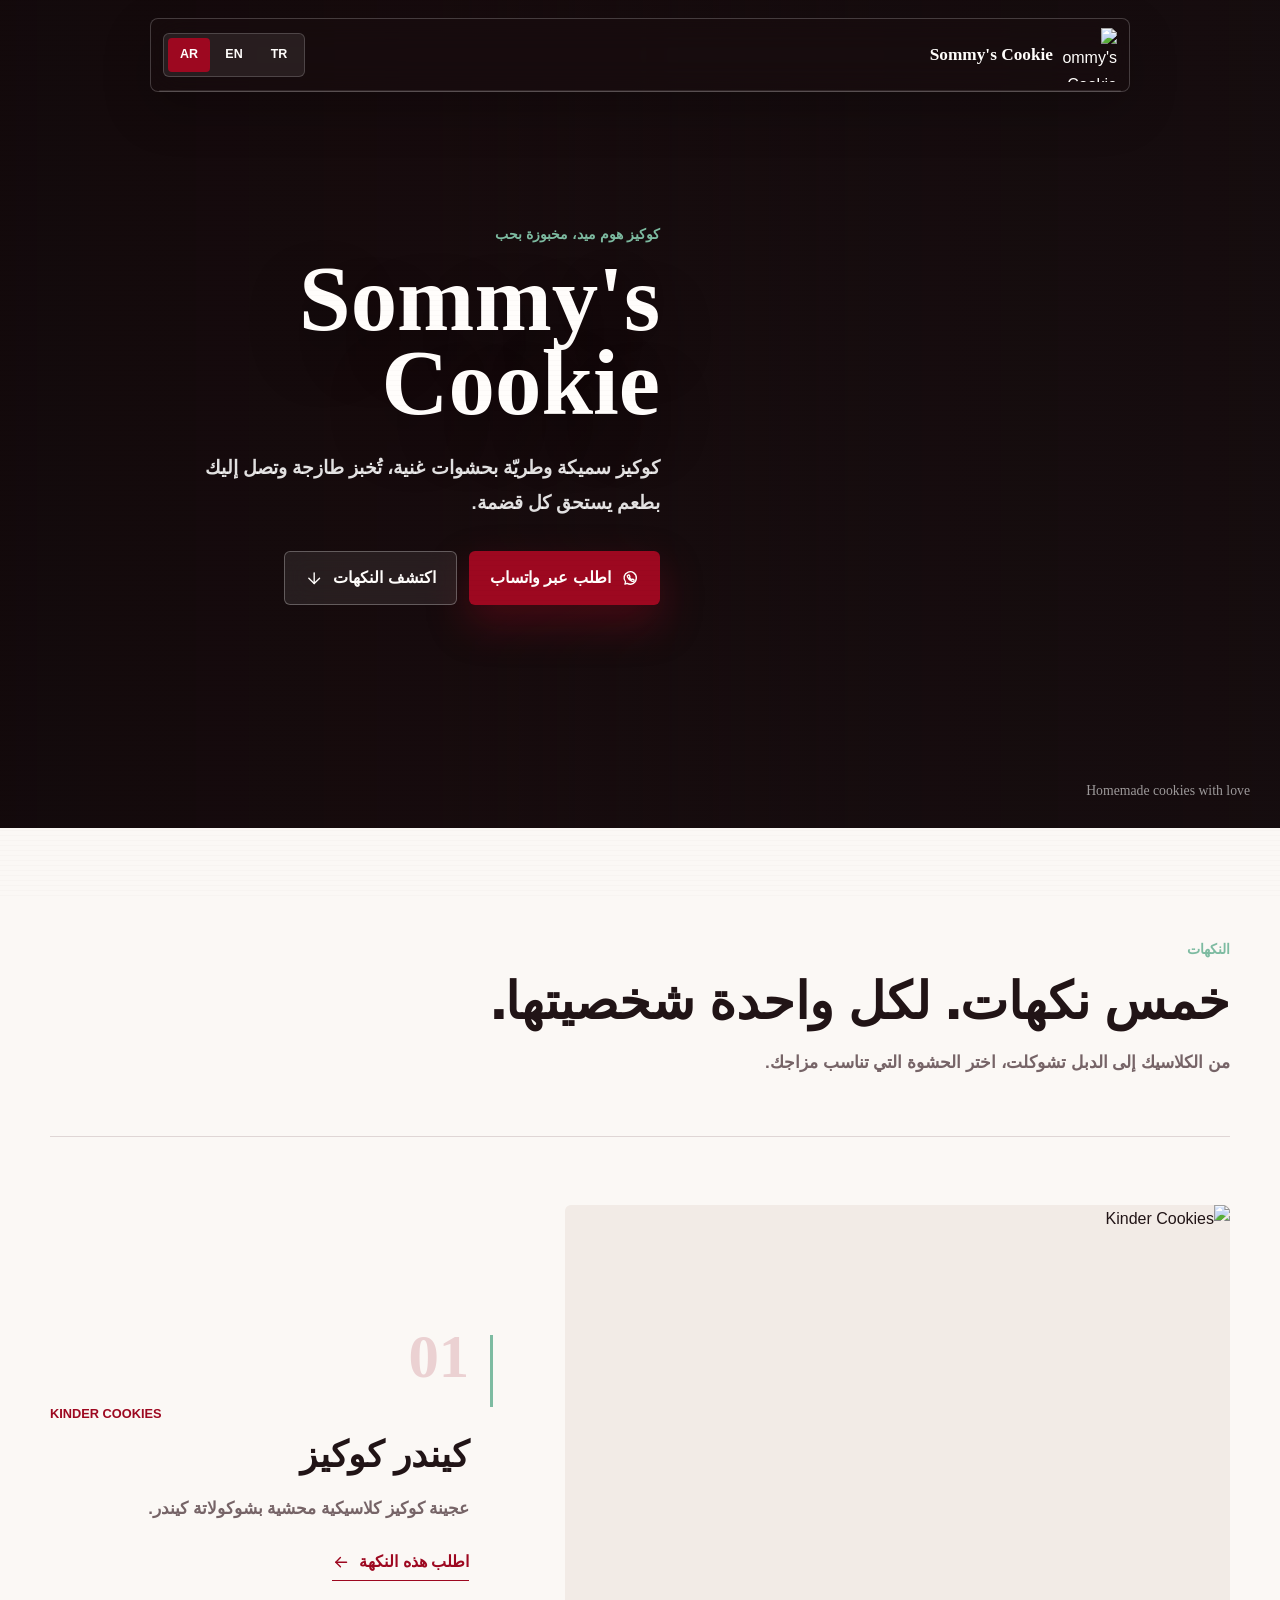
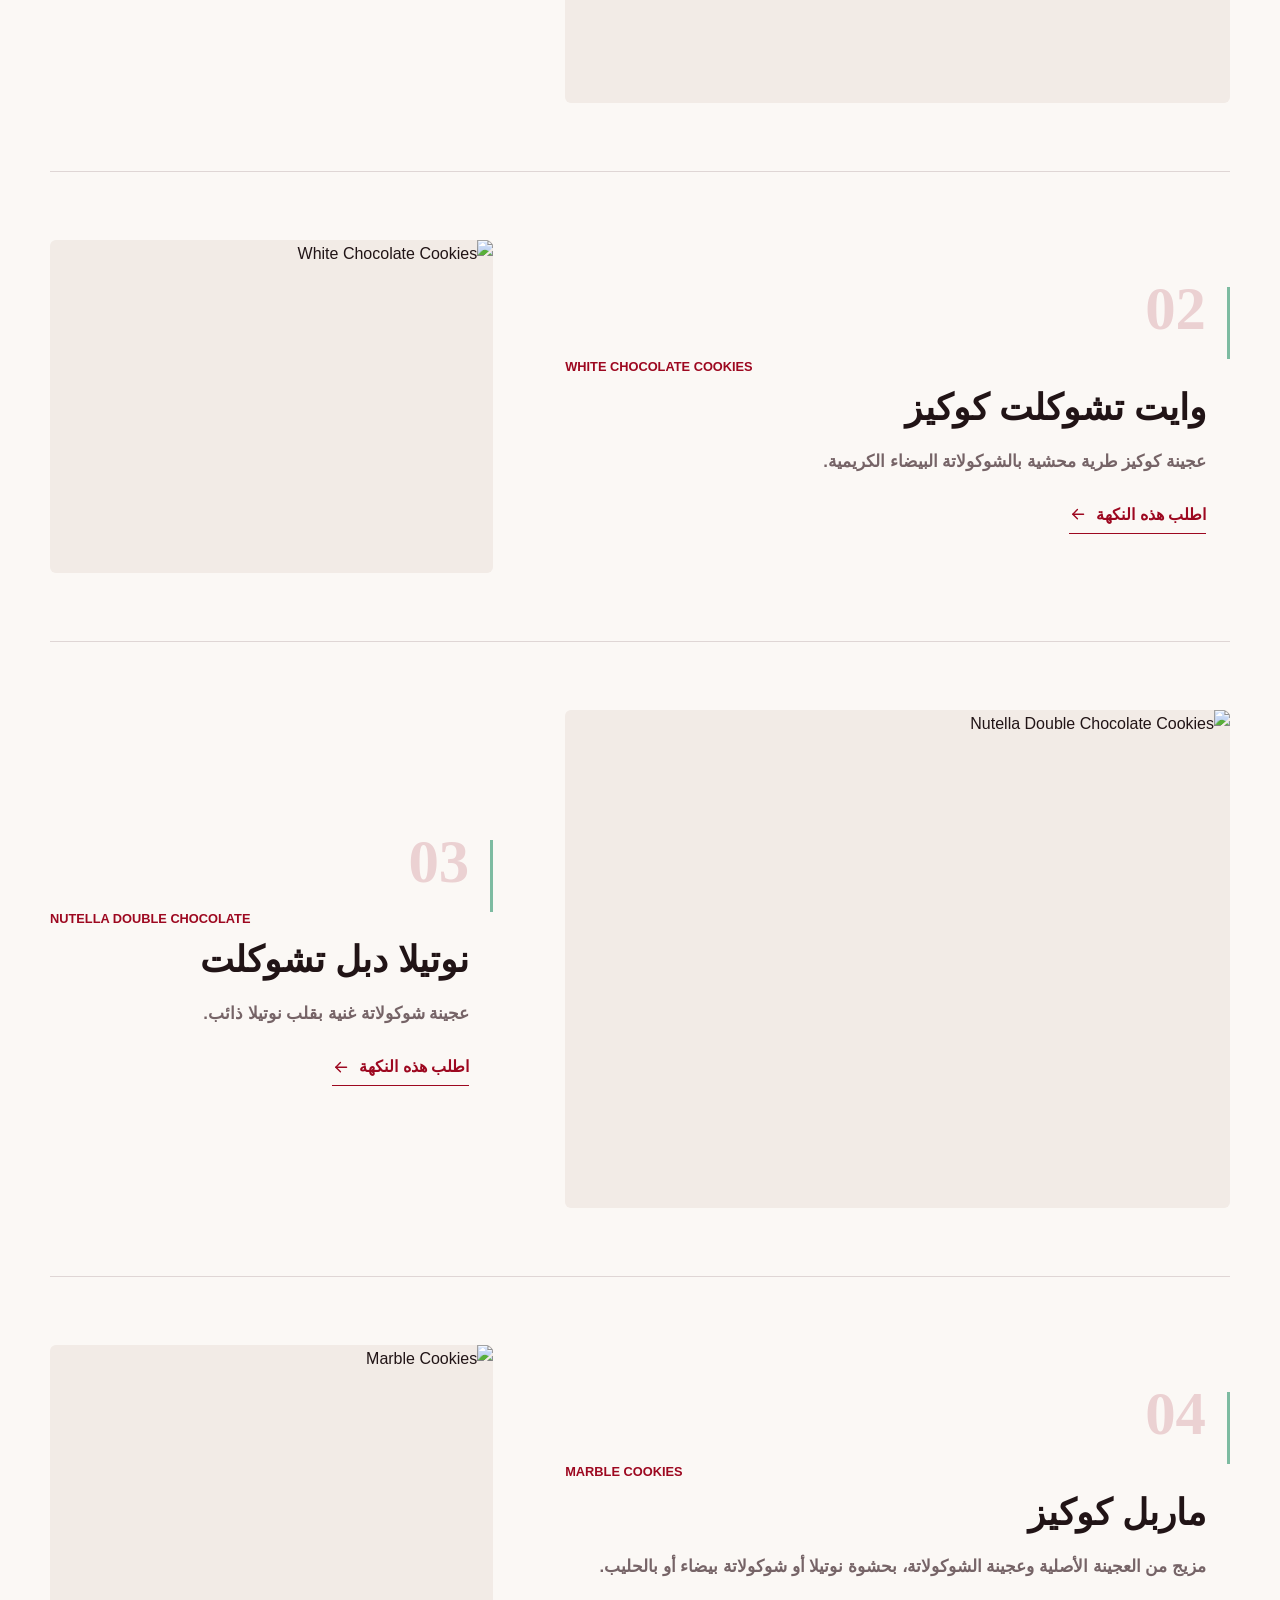
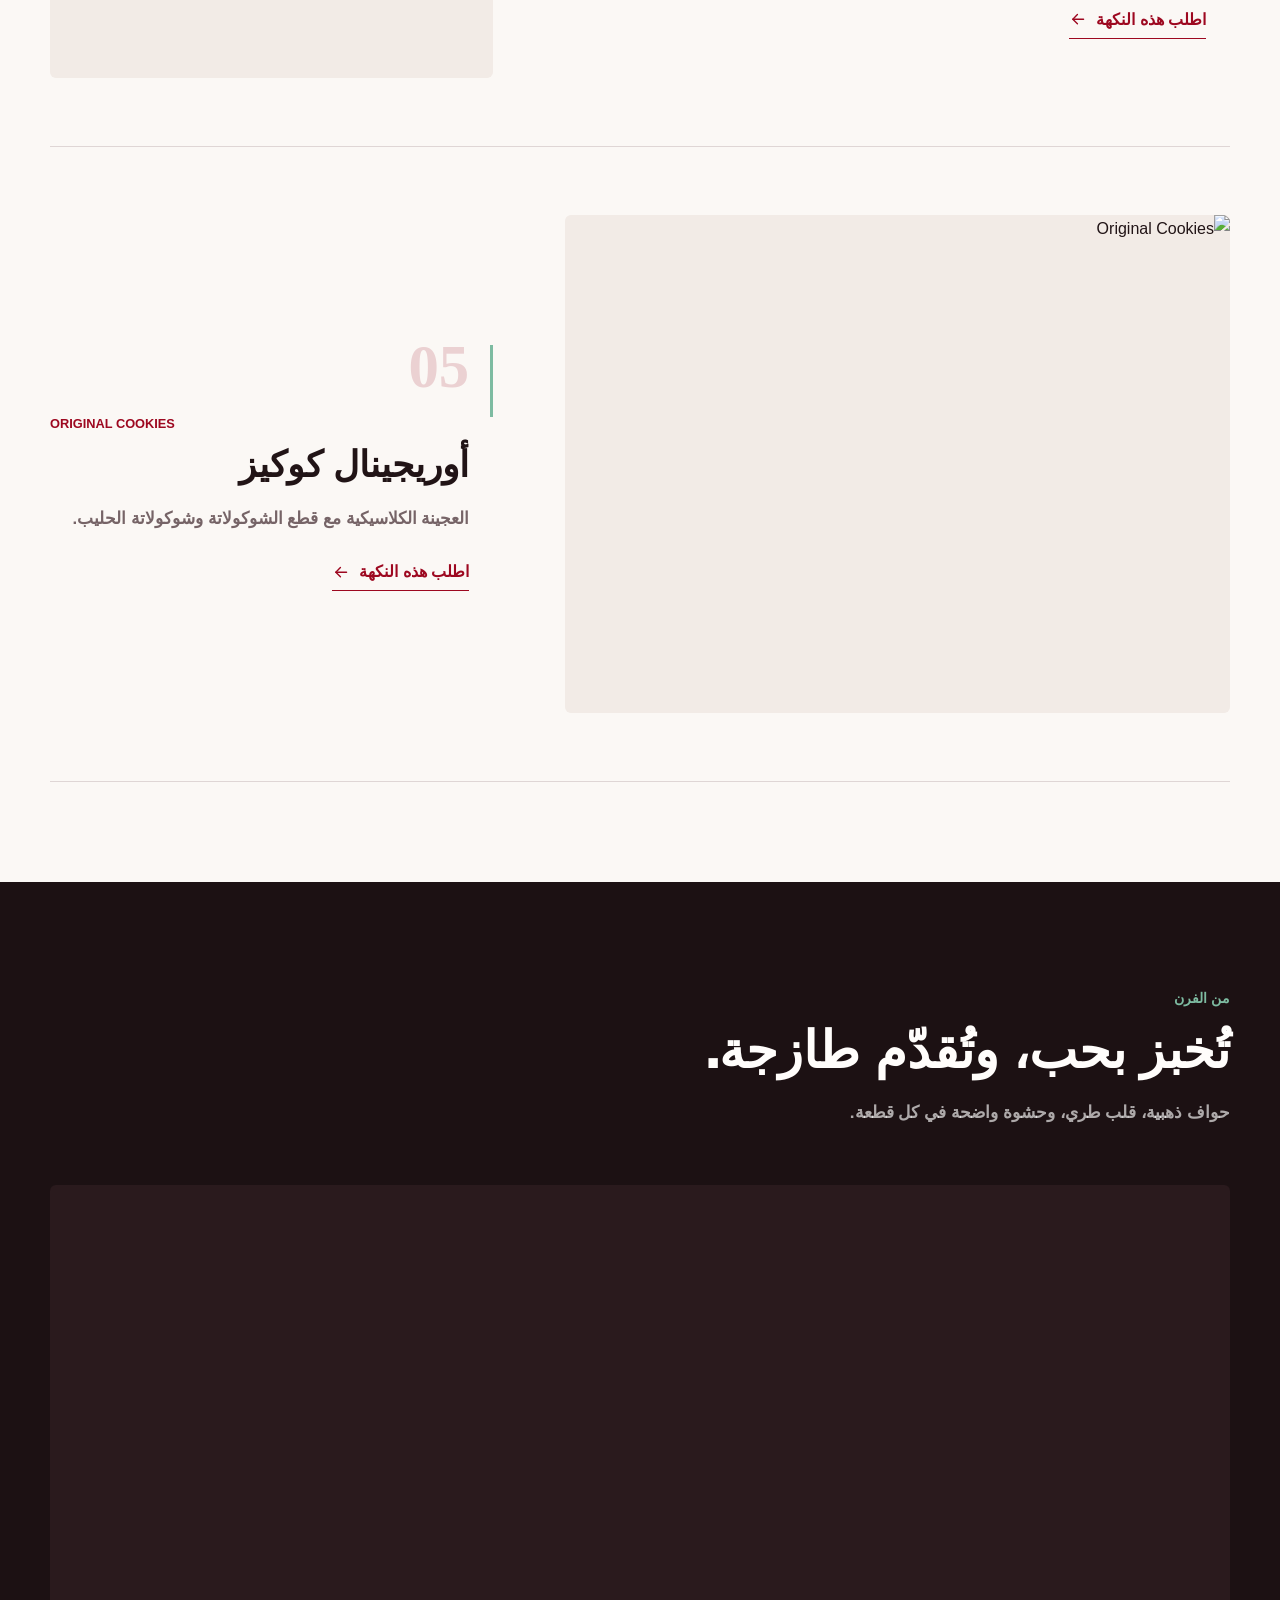
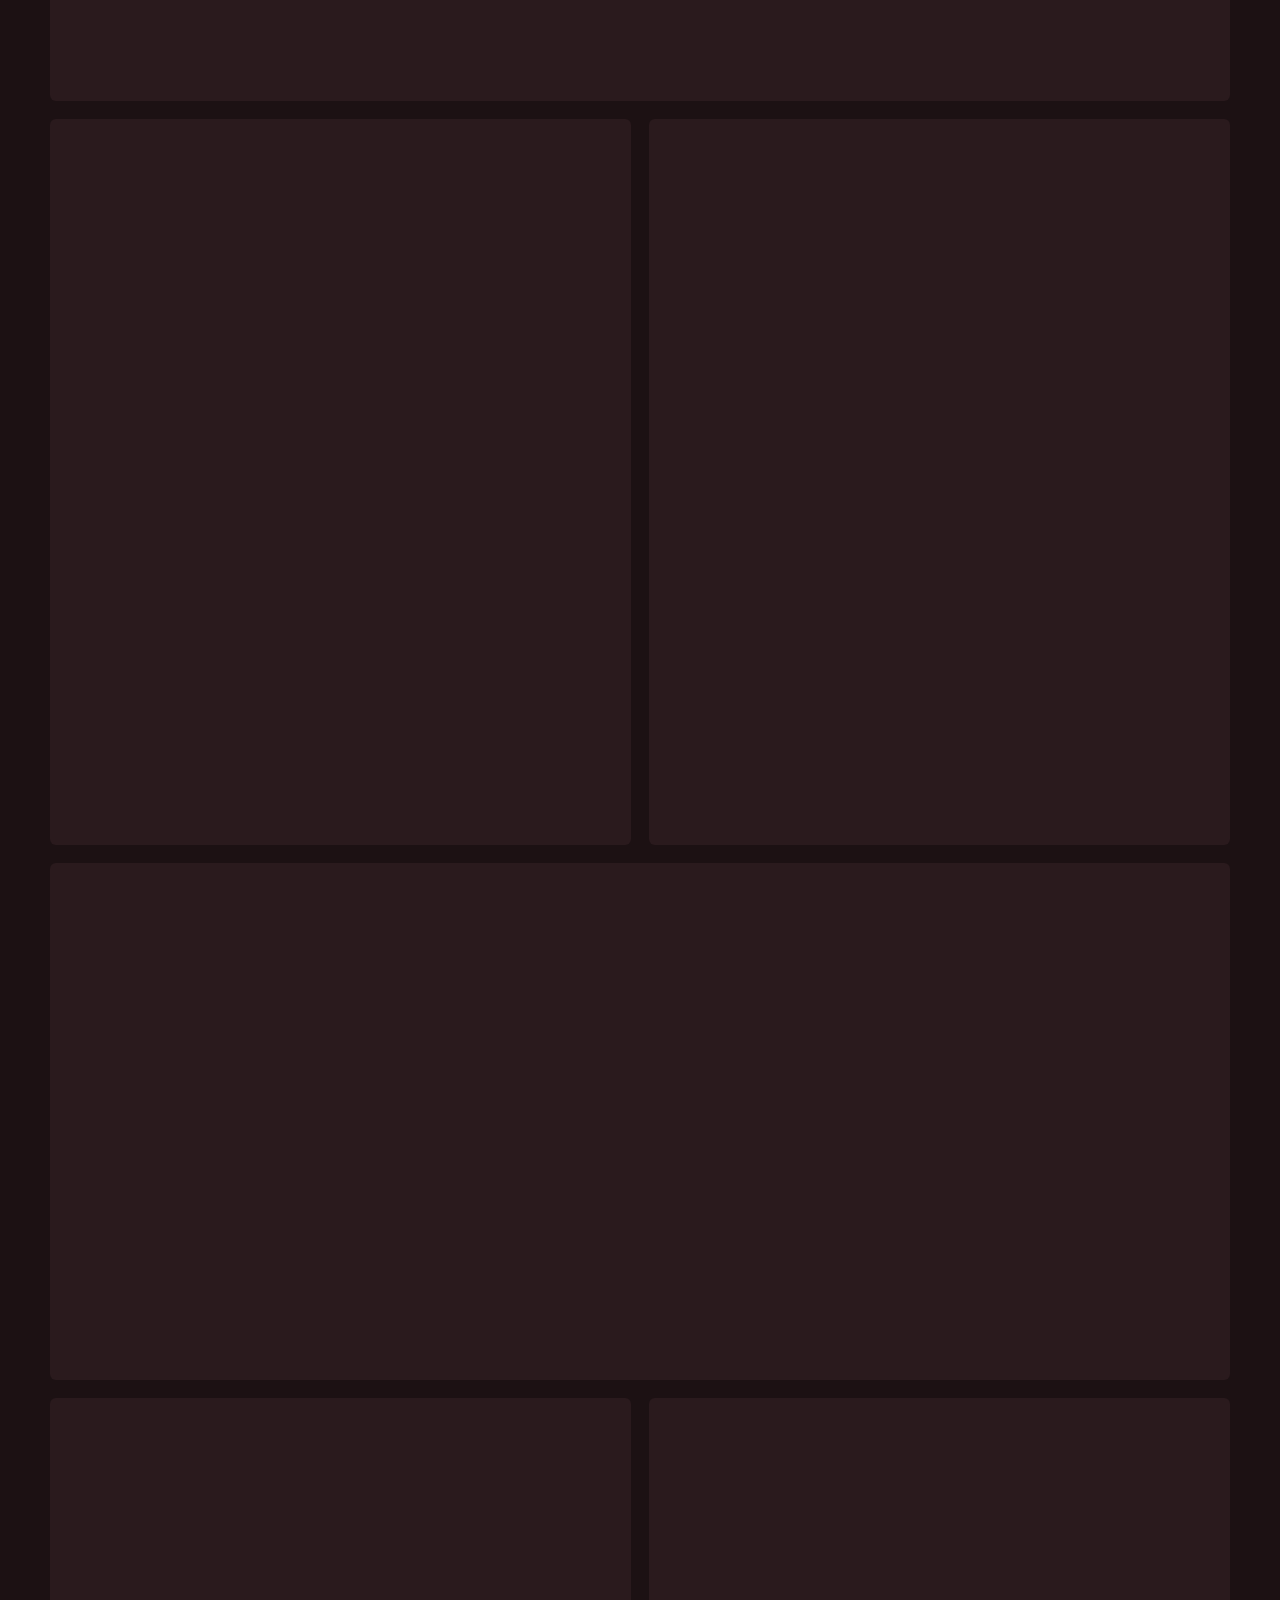
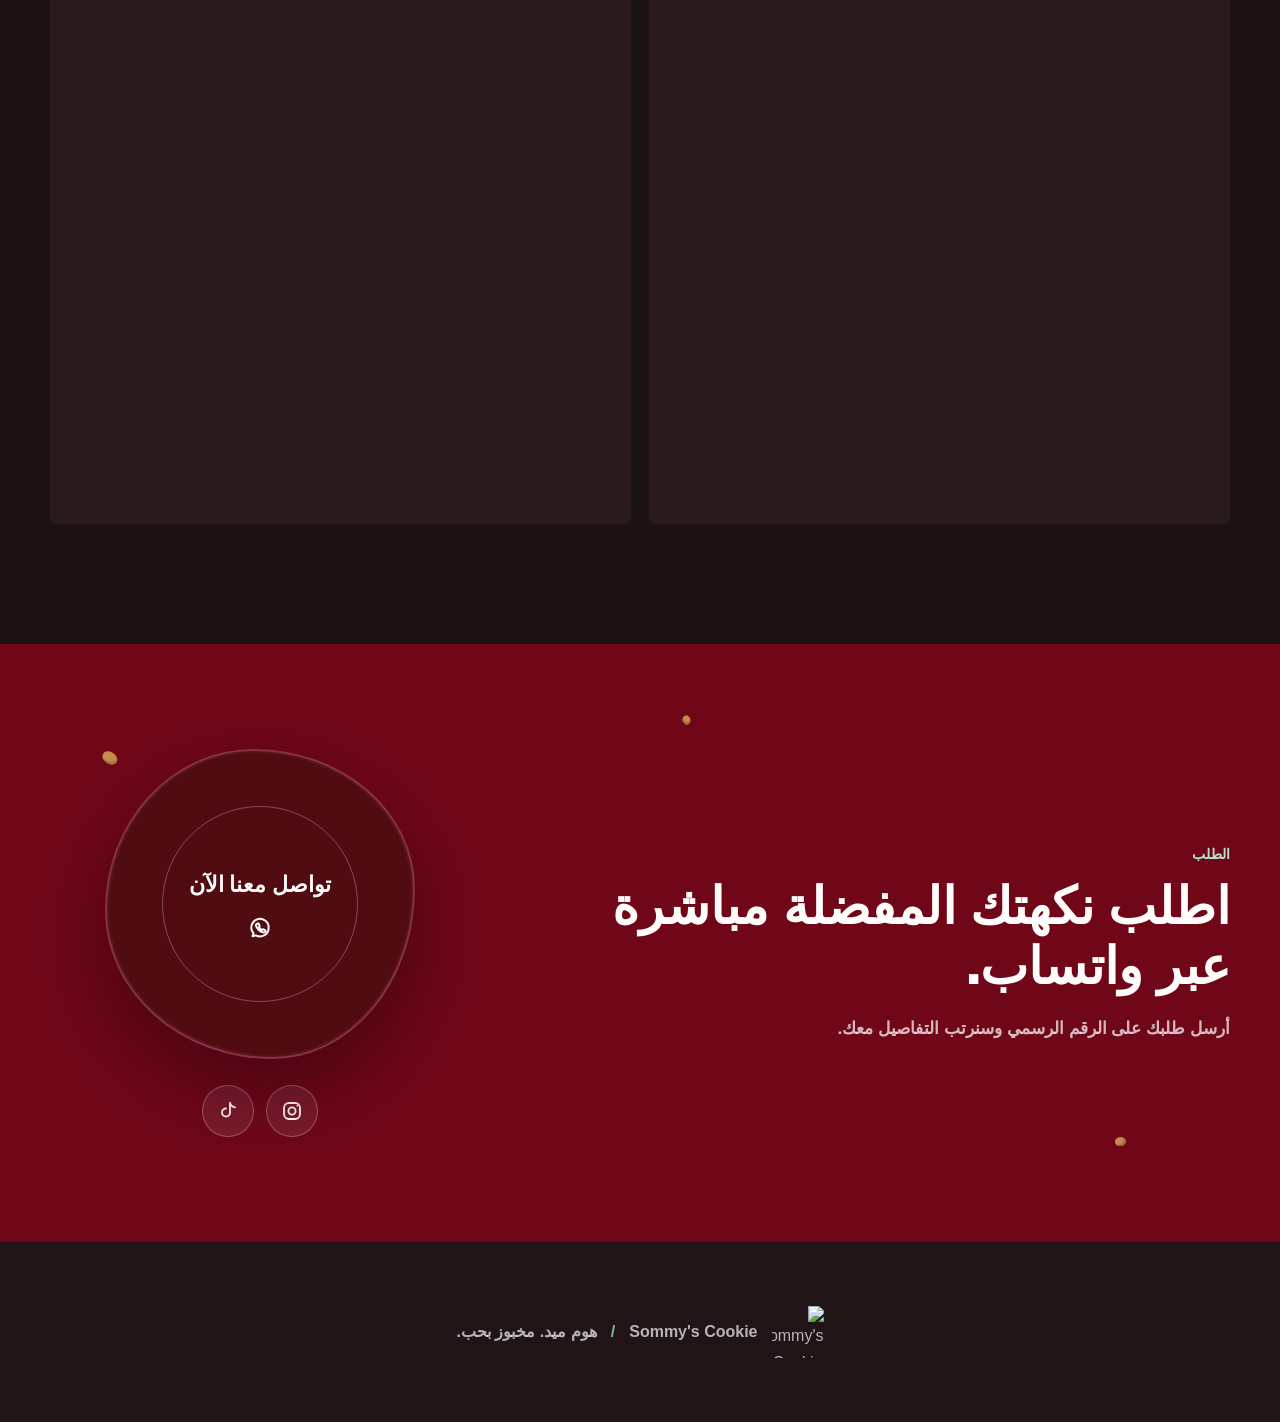
==== index.html @ aac788d1 "Add files via upload" ====
<!doctype html>
<html lang="ar" dir="rtl">
<head>
  <meta charset="utf-8">
  <meta name="viewport" content="width=device-width, initial-scale=1">
  <title>Sommy's Cookie | كوكيز هوم ميد</title>
  <meta name="description" content="Sommy's Cookie - homemade stuffed cookies, ordered directly through WhatsApp.">
  <meta name="theme-color" content="#1d1012">
  <meta property="og:title" content="Sommy's Cookie">
  <meta property="og:description" content="Homemade cookies with love.">
  <meta property="og:image" content="assets/hero-premium.webp">
  <link rel="icon" href="assets/favicon.png" type="image/png">
  <link rel="preload" href="assets/hero-premium.webp" as="image">
  <link rel="stylesheet" href="styles.css">
</head>
<body>
  <a class="skip-link" href="#flavors" data-i18n="skip">انتقل إلى النكهات</a>

  <header class="site-header" data-header>
    <a class="brand-mark" href="#home" aria-label="Sommy's Cookie">
      <img src="assets/logo.png" alt="Sommy's Cookie">
      <span dir="ltr">Sommy's Cookie</span>
    </a>
    <div class="header-actions">
      <div class="language-switcher" role="group" aria-label="Language">
        <button type="button" data-language="ar" class="is-active" aria-pressed="true">AR</button>
        <button type="button" data-language="en" aria-pressed="false">EN</button>
        <button type="button" data-language="tr" aria-pressed="false">TR</button>
      </div>
    </div>
    <div class="scroll-progress" aria-hidden="true"><span></span></div>
  </header>

  <main id="home">
    <section class="hero" aria-labelledby="hero-title">
      <div class="hero-media" aria-hidden="true"></div>
      <div class="hero-overlay" aria-hidden="true"></div>
      <div class="hero-content">
        <p class="hero-kicker" data-i18n="tagline">كوكيز هوم ميد، مخبوزة بحب</p>
        <h1 id="hero-title" dir="ltr"><span>Sommy's</span><span>Cookie</span></h1>
        <p class="hero-copy" data-i18n="heroCopy">كوكيز سميكة وطريّة بحشوات غنية، تُخبز طازجة وتصل إليك بطعم يستحق كل قضمة.</p>
        <div class="hero-actions">
          <a class="button button-primary" href="https://wa.me/905515352210" target="_blank" rel="noopener" data-wa="general">
            <svg viewBox="0 0 24 24" aria-hidden="true"><path d="M20 11.8a8 8 0 0 1-11.9 7l-3 .9.9-2.9A8 8 0 1 1 20 11.8Z"/><path d="M9.2 8.4c.2-.4.4-.5.7-.5h.5c.2 0 .4 0 .5.4l.7 1.7c.1.3 0 .5-.1.7l-.4.5c.7 1.2 1.6 2.1 2.8 2.7l.5-.5c.2-.2.4-.3.7-.2l1.6.8c.3.1.4.3.4.6v.5c0 .4-.2.6-.5.8-.6.3-1.5.4-2.7-.1-2.4-1-4.4-2.9-5.4-5.3-.5-1.2-.2-1.9.2-2.1Z"/></svg>
            <span data-i18n="orderNow">اطلب عبر واتساب</span>
          </a>
          <a class="button button-secondary" href="#flavors">
            <span data-i18n="explore">اكتشف النكهات</span>
            <svg viewBox="0 0 24 24" aria-hidden="true"><path d="M12 5v14"/><path d="m19 12-7 7-7-7"/></svg>
          </a>
        </div>
      </div>
      <div class="hero-signature" dir="ltr">Homemade cookies with love</div>
    </section>

    <section id="flavors" class="flavors-section section-shell">
      <header class="section-intro reveal">
        <p class="section-label" data-i18n="flavorsLabel">النكهات</p>
        <h2 data-i18n="flavorsTitle">خمس نكهات. لكل واحدة شخصيتها.</h2>
        <p data-i18n="flavorsLead">من الكلاسيك إلى الدبل تشوكلت، اختر الحشوة التي تناسب مزاجك.</p>
      </header>

      <div class="flavor-list">
        <article class="flavor-item reveal">
          <figure class="flavor-media"><img src="assets/menu/kinder.webp" alt="Kinder Cookies"></figure>
          <div class="flavor-copy">
            <span class="flavor-number">01</span>
            <p class="flavor-en" dir="ltr">Kinder Cookies</p>
            <h3 data-i18n="kinderTitle">كيندر كوكيز</h3>
            <p data-i18n="kinderDesc">عجينة كوكيز كلاسيكية محشية بشوكولاتة كيندر.</p>
            <a class="flavor-order" href="https://wa.me/905515352210" target="_blank" rel="noopener" data-wa-product="kinder">
              <span data-i18n="orderFlavor">اطلب هذه النكهة</span>
              <svg viewBox="0 0 24 24" aria-hidden="true"><path d="M5 12h14"/><path d="m13 6 6 6-6 6"/></svg>
            </a>
          </div>
        </article>

        <article class="flavor-item flavor-reverse reveal">
          <figure class="flavor-media"><img src="assets/menu/white-chocolate.webp" alt="White Chocolate Cookies"></figure>
          <div class="flavor-copy">
            <span class="flavor-number">02</span>
            <p class="flavor-en" dir="ltr">White Chocolate Cookies</p>
            <h3 data-i18n="whiteTitle">وايت تشوكلت كوكيز</h3>
            <p data-i18n="whiteDesc">عجينة كوكيز طرية محشية بالشوكولاتة البيضاء الكريمية.</p>
            <a class="flavor-order" href="https://wa.me/905515352210" target="_blank" rel="noopener" data-wa-product="white">
              <span data-i18n="orderFlavor">اطلب هذه النكهة</span>
              <svg viewBox="0 0 24 24" aria-hidden="true"><path d="M5 12h14"/><path d="m13 6 6 6-6 6"/></svg>
            </a>
          </div>
        </article>

        <article class="flavor-item reveal">
          <figure class="flavor-media"><img src="assets/menu/nutella-double.webp" alt="Nutella Double Chocolate Cookies"></figure>
          <div class="flavor-copy">
            <span class="flavor-number">03</span>
            <p class="flavor-en" dir="ltr">Nutella Double Chocolate</p>
            <h3 data-i18n="nutellaTitle">نوتيلا دبل تشوكلت</h3>
            <p data-i18n="nutellaDesc">عجينة شوكولاتة غنية بقلب نوتيلا ذائب.</p>
            <a class="flavor-order" href="https://wa.me/905515352210" target="_blank" rel="noopener" data-wa-product="nutella">
              <span data-i18n="orderFlavor">اطلب هذه النكهة</span>
              <svg viewBox="0 0 24 24" aria-hidden="true"><path d="M5 12h14"/><path d="m13 6 6 6-6 6"/></svg>
            </a>
          </div>
        </article>

        <article class="flavor-item flavor-reverse reveal">
          <figure class="flavor-media"><img src="assets/menu/marble.webp" alt="Marble Cookies"></figure>
          <div class="flavor-copy">
            <span class="flavor-number">04</span>
            <p class="flavor-en" dir="ltr">Marble Cookies</p>
            <h3 data-i18n="marbleTitle">ماربل كوكيز</h3>
            <p data-i18n="marbleDesc">مزيج من العجينة الأصلية وعجينة الشوكولاتة، بحشوة نوتيلا أو شوكولاتة بيضاء أو بالحليب.</p>
            <a class="flavor-order" href="https://wa.me/905515352210" target="_blank" rel="noopener" data-wa-product="marble">
              <span data-i18n="orderFlavor">اطلب هذه النكهة</span>
              <svg viewBox="0 0 24 24" aria-hidden="true"><path d="M5 12h14"/><path d="m13 6 6 6-6 6"/></svg>
            </a>
          </div>
        </article>

        <article class="flavor-item reveal">
          <figure class="flavor-media"><img src="assets/menu/original.webp" alt="Original Cookies"></figure>
          <div class="flavor-copy">
            <span class="flavor-number">05</span>
            <p class="flavor-en" dir="ltr">Original Cookies</p>
            <h3 data-i18n="originalTitle">أوريجينال كوكيز</h3>
            <p data-i18n="originalDesc">العجينة الكلاسيكية مع قطع الشوكولاتة وشوكولاتة الحليب.</p>
            <a class="flavor-order" href="https://wa.me/905515352210" target="_blank" rel="noopener" data-wa-product="original">
              <span data-i18n="orderFlavor">اطلب هذه النكهة</span>
              <svg viewBox="0 0 24 24" aria-hidden="true"><path d="M5 12h14"/><path d="m13 6 6 6-6 6"/></svg>
            </a>
          </div>
        </article>
      </div>
    </section>

    <section class="gallery-section">
      <div class="section-shell">
        <header class="section-intro gallery-intro reveal">
          <p class="section-label" data-i18n="galleryLabel">من الفرن</p>
          <h2 data-i18n="galleryTitle">تُخبز بحب، وتُقدّم طازجة.</h2>
          <p data-i18n="galleryLead">حواف ذهبية، قلب طري، وحشوة واضحة في كل قطعة.</p>
        </header>
        <div class="gallery-grid" aria-label="Sommy's Cookie gallery">
          <figure class="gallery-shot gallery-feature reveal"><img src="assets/gallery/tray-mix.webp" alt="Sommy's Cookie assortment"></figure>
          <figure class="gallery-shot gallery-pair reveal"><img src="assets/gallery/marble-close.webp" alt="Marble cookie"></figure>
          <figure class="gallery-shot gallery-pair reveal"><img src="assets/gallery/white-close.webp" alt="White chocolate cookie"></figure>
          <figure class="gallery-shot gallery-banner reveal"><img src="assets/gallery/classic-grid.webp" alt="Classic cookies"></figure>
          <figure class="gallery-shot gallery-pair reveal"><img src="assets/gallery/kinder-grid.webp" alt="Kinder cookies"></figure>
          <figure class="gallery-shot gallery-pair reveal"><img src="assets/gallery/melt-stack.webp" alt="Double chocolate cookie"></figure>
        </div>
      </div>
    </section>

    <section id="order" class="order-section">
      <div class="order-crumb crumb-one" aria-hidden="true"></div>
      <div class="order-crumb crumb-two" aria-hidden="true"></div>
      <div class="order-crumb crumb-three" aria-hidden="true"></div>
      <div class="order-inner section-shell">
        <div class="order-content reveal">
          <p class="section-label" data-i18n="orderLabel">الطلب</p>
          <h2 data-i18n="orderTitle">اطلب نكهتك المفضلة مباشرة عبر واتساب.</h2>
          <p data-i18n="orderLead">أرسل طلبك على الرقم الرسمي وسنرتب التفاصيل معك.</p>
        </div>
        <div class="cookie-cta-stage reveal">
          <a class="cookie-cta" href="https://wa.me/905515352210" target="_blank" rel="noopener" data-wa="general" data-i18n-aria="contactNow" aria-label="تواصل معنا الآن">
            <span data-i18n="contactNow">تواصل معنا الآن</span>
            <svg viewBox="0 0 24 24" aria-hidden="true"><path d="M20 11.8a8 8 0 0 1-11.9 7l-3 .9.9-2.9A8 8 0 1 1 20 11.8Z"/><path d="M9.2 8.4c.2-.4.4-.5.7-.5h.5c.2 0 .4 0 .5.4l.7 1.7c.1.3 0 .5-.1.7l-.4.5c.7 1.2 1.6 2.1 2.8 2.7l.5-.5c.2-.2.4-.3.7-.2l1.6.8c.3.1.4.3.4.6v.5c0 .4-.2.6-.5.8-.6.3-1.5.4-2.7-.1-2.4-1-4.4-2.9-5.4-5.3-.5-1.2-.2-1.9.2-2.1Z"/></svg>
          </a>
          <div class="social-icons" aria-label="Social media">
            <a class="social-icon" href="https://www.instagram.com/Sommys.cookie" target="_blank" rel="noopener" data-i18n-aria="instagramAria" aria-label="انستغرام" title="Instagram">
              <svg viewBox="0 0 24 24" aria-hidden="true"><rect x="4" y="4" width="16" height="16" rx="5"/><circle cx="12" cy="12" r="3.6"/><path d="M17.4 6.8h.01"/></svg>
            </a>
            <a class="social-icon" href="https://www.tiktok.com/@sommys.cookie" target="_blank" rel="noopener" data-i18n-aria="tiktokAria" aria-label="تيك توك" title="TikTok">
              <svg viewBox="0 0 24 24" aria-hidden="true"><path d="M14 4v9.5a4 4 0 1 1-4-4"/><path d="M14 4c.9 2.6 2.5 4 5 4.3"/></svg>
            </a>
          </div>
        </div>
      </div>
    </section>
  </main>

  <footer class="site-footer">
    <img src="assets/logo.png" alt="Sommy's Cookie">
    <p dir="ltr">Sommy's Cookie</p>
    <span data-i18n="footerLine">هوم ميد. مخبوز بحب.</span>
  </footer>

  <script src="assets/vendor/gsap.min.js"></script>
  <script src="assets/vendor/ScrollTrigger.min.js"></script>
  <script src="assets/vendor/lenis.min.js"></script>
  <script src="script.js"></script>
</body>
</html>
---- styles.css ----
:root {
  --ink: #211416;
  --muted: #766467;
  --paper: #fbf8f5;
  --paper-2: #f2ebe6;
  --brand: #9d0820;
  --brand-dark: #6e0618;
  --rose: #f0dedd;
  --mint: #7dbba1;
  --white: #fffdfb;
  --line: rgba(75, 41, 45, 0.16);
}

* {
  box-sizing: border-box;
  letter-spacing: 0;
}

html {
  overflow-x: clip;
  background: var(--paper);
  scroll-behavior: auto;
}

html.lenis,
html.lenis body {
  height: auto;
}

.lenis.lenis-smooth {
  scroll-behavior: auto !important;
}

.lenis.lenis-stopped {
  overflow: clip;
}

body {
  margin: 0;
  min-width: 320px;
  overflow-x: clip;
  color: var(--ink);
  background: var(--paper);
  font-family: "Segoe UI", Tahoma, Arial, sans-serif;
  line-height: 1.7;
}

body::after {
  content: "";
  position: fixed;
  inset: 0;
  z-index: 30;
  pointer-events: none;
  opacity: 0.025;
  background-image: linear-gradient(rgba(34, 20, 22, 0.6) 1px, transparent 1px);
  background-size: 100% 5px;
}

img {
  display: block;
  max-width: 100%;
}

a {
  color: inherit;
  text-decoration: none;
}

button,
a {
  -webkit-tap-highlight-color: transparent;
}

button {
  font: inherit;
}

svg {
  width: 1.15em;
  height: 1.15em;
  flex: 0 0 auto;
  fill: none;
  stroke: currentColor;
  stroke-width: 1.8;
  stroke-linecap: round;
  stroke-linejoin: round;
}

.skip-link {
  position: fixed;
  top: 12px;
  right: 12px;
  z-index: 1000;
  transform: translateY(-150%);
  padding: 10px 14px;
  color: var(--white);
  background: var(--brand);
  border-radius: 6px;
  font-weight: 800;
}

.skip-link:focus {
  transform: translateY(0);
}

.section-shell {
  width: min(1180px, calc(100% - 48px));
  margin-inline: auto;
}

.site-header {
  position: fixed;
  top: 18px;
  left: 50%;
  z-index: 100;
  width: min(980px, calc(100% - 36px));
  min-height: 74px;
  display: flex;
  align-items: center;
  justify-content: space-between;
  padding: 8px 12px;
  color: var(--white);
  border: 1px solid rgba(255, 255, 255, 0.2);
  border-radius: 8px;
  background: rgba(24, 13, 15, 0.5);
  transform: translateX(-50%);
  backdrop-filter: blur(16px);
  box-shadow: 0 18px 50px rgba(0, 0, 0, 0.2);
  transition: background 220ms ease, color 220ms ease, box-shadow 220ms ease, border-color 220ms ease;
}

.site-header.is-scrolled {
  color: var(--ink);
  background: rgba(255, 253, 251, 0.92);
  border-color: rgba(109, 53, 61, 0.14);
  box-shadow: 0 16px 45px rgba(50, 20, 24, 0.12);
}

.brand-mark {
  width: auto;
  min-height: 54px;
  display: flex;
  align-items: center;
  gap: 10px;
}

.brand-mark img {
  width: 54px;
  height: 54px;
  object-fit: contain;
  transition: transform 400ms ease;
}

.brand-mark:hover img {
  transform: rotate(-7deg) scale(1.06);
}

.brand-mark span {
  font-family: Georgia, "Times New Roman", serif;
  font-size: 1.08rem;
  font-weight: 900;
}

.header-actions,
.language-switcher,
.button,
.flavor-order,
.contact-links {
  display: flex;
  align-items: center;
}

.header-actions {
  gap: 10px;
}

.language-switcher {
  direction: ltr;
  gap: 3px;
  padding: 4px;
  border: 1px solid rgba(255, 255, 255, 0.18);
  border-radius: 6px;
  background: rgba(255, 255, 255, 0.08);
}

.site-header.is-scrolled .language-switcher {
  border-color: rgba(109, 53, 61, 0.15);
  background: rgba(157, 8, 32, 0.04);
}

.language-switcher button {
  width: 42px;
  height: 34px;
  padding: 0;
  color: inherit;
  border: 0;
  border-radius: 4px;
  background: transparent;
  cursor: pointer;
  font-size: 0.78rem;
  font-weight: 900;
}

.language-switcher button.is-active {
  color: var(--white);
  background: var(--brand);
}

.scroll-progress {
  position: absolute;
  right: 8px;
  bottom: -1px;
  left: 8px;
  height: 2px;
  overflow: hidden;
  border-radius: 99px;
  background: rgba(255, 255, 255, 0.1);
}

.scroll-progress span {
  display: block;
  width: 100%;
  height: 100%;
  background: var(--mint);
  transform: scaleX(0);
  transform-origin: left center;
}

html[dir="rtl"] .scroll-progress span {
  transform-origin: right center;
}

.hero {
  position: relative;
  isolation: isolate;
  height: min(920px, 92svh);
  min-height: 680px;
  display: grid;
  align-items: center;
  overflow: hidden;
  color: var(--white);
  background: #160d0f;
}

.hero-media,
.hero-overlay {
  position: absolute;
  inset: 0;
}

.hero-media {
  z-index: -3;
  background: url("assets/hero-premium.webp") center / cover no-repeat;
  transform: scale(1.015);
  will-change: transform;
}

.hero-overlay {
  z-index: -2;
  background: linear-gradient(90deg, rgba(19, 10, 12, 0.94) 0%, rgba(23, 11, 13, 0.78) 34%, rgba(23, 11, 13, 0.2) 68%, rgba(23, 11, 13, 0.06) 100%);
}

.hero-content {
  width: min(610px, calc(100% - 44px));
  margin-left: max(22px, calc((100vw - 1180px) / 2));
  margin-right: auto;
  text-align: right;
}

html[dir="ltr"] .hero-content {
  text-align: left;
}

.hero-kicker,
.section-label {
  margin: 0;
  color: var(--mint);
  font-size: 0.88rem;
  font-weight: 900;
}

.hero h1 {
  margin: 10px 0 0;
  max-width: 9ch;
  font-family: Georgia, "Times New Roman", serif;
  font-size: 5.8rem;
  line-height: 0.9;
  font-weight: 900;
  text-shadow: 0 24px 55px rgba(0, 0, 0, 0.38);
}

.hero h1 span {
  display: block;
}

.hero-copy {
  max-width: 48ch;
  margin: 26px 0 0;
  color: rgba(255, 255, 255, 0.88);
  font-size: 1.16rem;
  font-weight: 600;
  line-height: 1.9;
}

.hero-actions {
  display: flex;
  flex-wrap: wrap;
  gap: 12px;
  margin-top: 30px;
}

.button {
  justify-content: center;
  gap: 10px;
  min-height: 54px;
  padding: 0 20px;
  border: 1px solid transparent;
  border-radius: 6px;
  font-weight: 900;
  transition: transform 180ms ease, background 180ms ease, box-shadow 180ms ease;
}

.button:hover,
.button:focus-visible,
.flavor-order:hover,
.flavor-order:focus-visible {
  transform: translateY(-2px);
}

.button-primary {
  color: var(--white);
  background: var(--brand);
  box-shadow: 0 18px 40px rgba(157, 8, 32, 0.34);
}

.button-secondary {
  color: var(--white);
  border-color: rgba(255, 255, 255, 0.28);
  background: rgba(255, 255, 255, 0.08);
  backdrop-filter: blur(12px);
}

.button-dark {
  width: max-content;
  color: var(--white);
  background: var(--ink);
  box-shadow: 0 16px 34px rgba(33, 20, 22, 0.2);
}

.hero-signature {
  position: absolute;
  right: 30px;
  bottom: 26px;
  color: rgba(255, 255, 255, 0.58);
  font-family: Georgia, "Times New Roman", serif;
  font-size: 0.86rem;
}

.flavors-section {
  padding-top: 110px;
  padding-bottom: 100px;
}

.section-intro {
  max-width: 780px;
  margin-bottom: 58px;
}

.section-intro h2,
.order-content h2 {
  margin: 10px 0 0;
  font-size: 3.2rem;
  line-height: 1.18;
  font-weight: 950;
}

.section-intro > p:not(.section-label),
.order-content > p:not(.section-label) {
  max-width: 650px;
  margin: 16px 0 0;
  color: var(--muted);
  font-size: 1.08rem;
  font-weight: 600;
}

.flavor-list {
  border-top: 1px solid var(--line);
}

.flavor-item {
  display: grid;
  grid-template-columns: minmax(0, 1.2fr) minmax(300px, 0.8fr);
  align-items: center;
  gap: 72px;
  padding: 68px 0;
  border-bottom: 1px solid var(--line);
}

.flavor-reverse .flavor-media {
  order: 2;
}

.flavor-reverse .flavor-copy {
  order: 1;
}

.flavor-media {
  margin: 0;
  aspect-ratio: 4 / 3;
  overflow: hidden;
  border-radius: 6px;
  background: var(--paper-2);
}

.flavor-media img {
  width: 100%;
  height: 100%;
  object-fit: cover;
  transition: transform 700ms cubic-bezier(0.2, 0.7, 0.2, 1);
}

.flavor-item:hover .flavor-media img {
  transform: scale(1.035);
}

.flavor-copy {
  position: relative;
  padding-inline-start: 24px;
}

.flavor-copy::before {
  content: "";
  position: absolute;
  inset-inline-start: 0;
  top: 8px;
  width: 3px;
  height: 72px;
  background: var(--mint);
}

.flavor-number {
  display: block;
  color: rgba(157, 8, 32, 0.16);
  font-family: Georgia, "Times New Roman", serif;
  font-size: 3.8rem;
  line-height: 1;
  font-weight: 900;
}

.flavor-en {
  margin: 16px 0 0;
  color: var(--brand);
  font-size: 0.8rem;
  font-weight: 900;
  text-transform: uppercase;
}

.flavor-copy h3 {
  margin: 7px 0 0;
  font-size: 2.25rem;
  line-height: 1.25;
  font-weight: 950;
}

.flavor-copy > p:not(.flavor-en) {
  margin: 16px 0 0;
  color: var(--muted);
  font-size: 1.05rem;
  font-weight: 600;
  line-height: 1.85;
}

.flavor-order {
  width: max-content;
  gap: 9px;
  margin-top: 24px;
  padding-bottom: 5px;
  color: var(--brand);
  border-bottom: 1px solid currentColor;
  font-weight: 900;
  transition: transform 180ms ease;
}

html[dir="rtl"] .flavor-order svg {
  transform: scaleX(-1);
}

.gallery-section {
  padding: 105px 0 120px;
  color: var(--white);
  background: #1c1113;
}

.gallery-intro p:not(.section-label) {
  color: rgba(255, 255, 255, 0.64);
}

.gallery-grid {
  display: grid;
  grid-template-columns: repeat(2, minmax(0, 1fr));
  gap: 18px;
}

.gallery-shot {
  margin: 0;
  overflow: hidden;
  border-radius: 6px;
  background: #2a1a1d;
}

.gallery-shot.gallery-feature,
.gallery-shot.gallery-banner {
  grid-column: span 2;
  aspect-ratio: 16 / 7;
}

.gallery-shot.gallery-pair {
  aspect-ratio: 4 / 5;
}

.gallery-shot img {
  width: 100%;
  height: 110%;
  object-fit: cover;
  transform: translateY(-5%);
  will-change: transform;
}

.order-section {
  position: relative;
  overflow: hidden;
  padding: 105px 0;
  color: var(--white);
  background: #6f0719;
}

.order-inner {
  display: grid;
  grid-template-columns: minmax(0, 1fr) 420px;
  align-items: center;
  gap: 80px;
}

.order-content h2 {
  max-width: 720px;
}

.order-content .button {
  margin-top: 28px;
}

.order-content .section-label {
  color: #b8e1cf;
}

.order-content > p:not(.section-label) {
  color: rgba(255, 255, 255, 0.72);
}

.cookie-cta-stage {
  display: grid;
  justify-items: center;
  gap: 26px;
}

.cookie-cta {
  position: relative;
  isolation: isolate;
  width: 310px;
  height: 310px;
  display: grid;
  place-content: center;
  justify-items: center;
  gap: 12px;
  overflow: hidden;
  padding: 44px;
  color: var(--white);
  background: url("assets/cookie-button.webp") center 41% / 170% no-repeat;
  border: 2px solid rgba(255, 255, 255, 0.18);
  border-radius: 48% 52% 46% 54% / 52% 45% 55% 48%;
  box-shadow: 0 32px 70px rgba(28, 4, 8, 0.42), inset 0 0 0 2px rgba(255, 255, 255, 0.08);
  text-align: center;
  font-size: 1.35rem;
  font-weight: 950;
  transition: filter 220ms ease, box-shadow 220ms ease;
  will-change: transform;
}

.cookie-cta::before {
  content: "";
  position: absolute;
  inset: 0;
  z-index: -1;
  background: rgba(48, 20, 10, 0.48);
}

.cookie-cta::after {
  content: "";
  position: absolute;
  inset: 18%;
  z-index: -1;
  border: 1px solid rgba(255, 255, 255, 0.28);
  border-radius: 50%;
}

.cookie-cta:hover,
.cookie-cta:focus-visible {
  filter: saturate(1.08) brightness(1.05);
  box-shadow: 0 38px 80px rgba(28, 4, 8, 0.5), inset 0 0 0 2px rgba(255, 255, 255, 0.14);
}

.cookie-cta svg {
  width: 26px;
  height: 26px;
}

.social-icons {
  display: flex;
  align-items: center;
  justify-content: center;
  gap: 12px;
}

.social-icon {
  width: 52px;
  height: 52px;
  display: grid;
  place-items: center;
  color: var(--white);
  border: 1px solid rgba(255, 255, 255, 0.28);
  border-radius: 50%;
  background: rgba(255, 255, 255, 0.08);
  transition: transform 180ms ease, background 180ms ease, color 180ms ease;
}

.social-icon:hover,
.social-icon:focus-visible {
  color: var(--brand-dark);
  background: var(--white);
  transform: translateY(-4px) rotate(-4deg);
}

.social-icon svg {
  width: 24px;
  height: 24px;
}

.order-crumb {
  position: absolute;
  width: 16px;
  height: 12px;
  border-radius: 45% 55% 48% 52%;
  background: #c68a4c;
  box-shadow: inset -2px -2px 0 rgba(73, 32, 10, 0.25);
}

.crumb-one {
  top: 18%;
  left: 8%;
  transform: rotate(28deg);
}

.crumb-two {
  right: 12%;
  bottom: 16%;
  width: 11px;
  height: 9px;
  transform: rotate(-18deg);
}

.crumb-three {
  right: 46%;
  top: 12%;
  width: 9px;
  height: 8px;
  transform: rotate(52deg);
}

.site-footer {
  min-height: 180px;
  display: flex;
  align-items: center;
  justify-content: center;
  gap: 14px;
  padding: 36px 24px;
  color: rgba(255, 255, 255, 0.68);
  background: var(--ink);
  text-align: center;
}

.site-footer img {
  width: 52px;
  height: 52px;
  object-fit: contain;
}

.site-footer p,
.site-footer span {
  margin: 0;
  font-weight: 800;
}

.site-footer span::before {
  content: "/";
  margin-inline-end: 14px;
  color: var(--mint);
}

:focus-visible {
  outline: 3px solid var(--mint);
  outline-offset: 4px;
}

@media (max-width: 900px) {
  .hero h1 {
    font-size: 4.4rem;
  }

  .flavor-item {
    gap: 38px;
  }

  .order-inner {
    grid-template-columns: 1fr 340px;
    gap: 40px;
  }
}

@media (max-width: 700px) {
  body::after {
    display: none;
  }

  .section-shell {
    width: calc(100% - 28px);
  }

  .site-header {
    top: 10px;
    width: calc(100% - 20px);
    min-height: 58px;
    padding: 5px 7px;
  }

  .brand-mark,
  .brand-mark img {
    min-height: 44px;
  }

  .brand-mark img {
    width: 44px;
    height: 44px;
  }

  .brand-mark span {
    font-size: 0.88rem;
  }

  .header-actions {
    gap: 7px;
  }

  .language-switcher button {
    width: 34px;
    height: 32px;
  }

  .hero {
    height: 90svh;
    min-height: 690px;
  }

  .hero-media {
    background-position: 62% center;
  }

  .hero-overlay {
    background: linear-gradient(90deg, rgba(19, 10, 12, 0.92), rgba(23, 11, 13, 0.56));
  }

  .hero-content {
    width: calc(100% - 32px);
    margin-inline: auto;
    text-align: center;
  }

  html[dir="ltr"] .hero-content {
    text-align: center;
  }

  .hero h1 {
    max-width: 100%;
    margin-inline: auto;
    font-size: 3.25rem;
    line-height: 0.95;
  }

  .hero-copy {
    max-width: 330px;
    margin-inline: auto;
    font-size: 1rem;
  }

  .hero-actions {
    width: min(290px, 100%);
    display: grid;
    grid-template-columns: 1fr;
    margin-inline: auto;
  }

  .hero-signature {
    display: none;
  }

  .flavors-section {
    padding-top: 76px;
    padding-bottom: 70px;
  }

  .section-intro {
    margin-bottom: 36px;
  }

  .section-intro h2,
  .order-content h2 {
    font-size: 2.2rem;
  }

  .flavor-item,
  .flavor-item.flavor-reverse {
    grid-template-columns: 1fr;
    gap: 24px;
    padding: 42px 0;
  }

  .flavor-reverse .flavor-media,
  .flavor-reverse .flavor-copy {
    order: initial;
  }

  .flavor-media {
    aspect-ratio: 4 / 3;
  }

  .flavor-copy {
    padding-inline-start: 18px;
  }

  .flavor-number {
    font-size: 3rem;
  }

  .flavor-copy h3 {
    font-size: 1.8rem;
  }

  .gallery-section {
    padding: 76px 0 82px;
  }

  .gallery-grid {
    grid-template-columns: 1fr;
    gap: 10px;
  }

  .gallery-shot.gallery-feature,
  .gallery-shot.gallery-banner,
  .gallery-shot.gallery-pair {
    grid-column: span 1;
    aspect-ratio: 4 / 3;
  }

  .gallery-shot img {
    height: 108%;
  }

  .order-section {
    padding: 76px 0;
  }

  .order-inner {
    grid-template-columns: 1fr;
    gap: 50px;
  }

  .order-content {
    text-align: center;
  }

  .order-content > p:not(.section-label) {
    margin-inline: auto;
  }

  .cookie-cta {
    width: 275px;
    height: 275px;
    padding: 36px;
    font-size: 1.18rem;
  }

  .site-footer {
    flex-direction: column;
    gap: 7px;
  }

  .site-footer span::before {
    display: none;
  }
}

@media (prefers-reduced-motion: reduce) {
  *,
  *::before,
  *::after {
    animation-duration: 0.01ms !important;
    animation-iteration-count: 1 !important;
    scroll-behavior: auto !important;
    transition-duration: 0.01ms !important;
  }
}
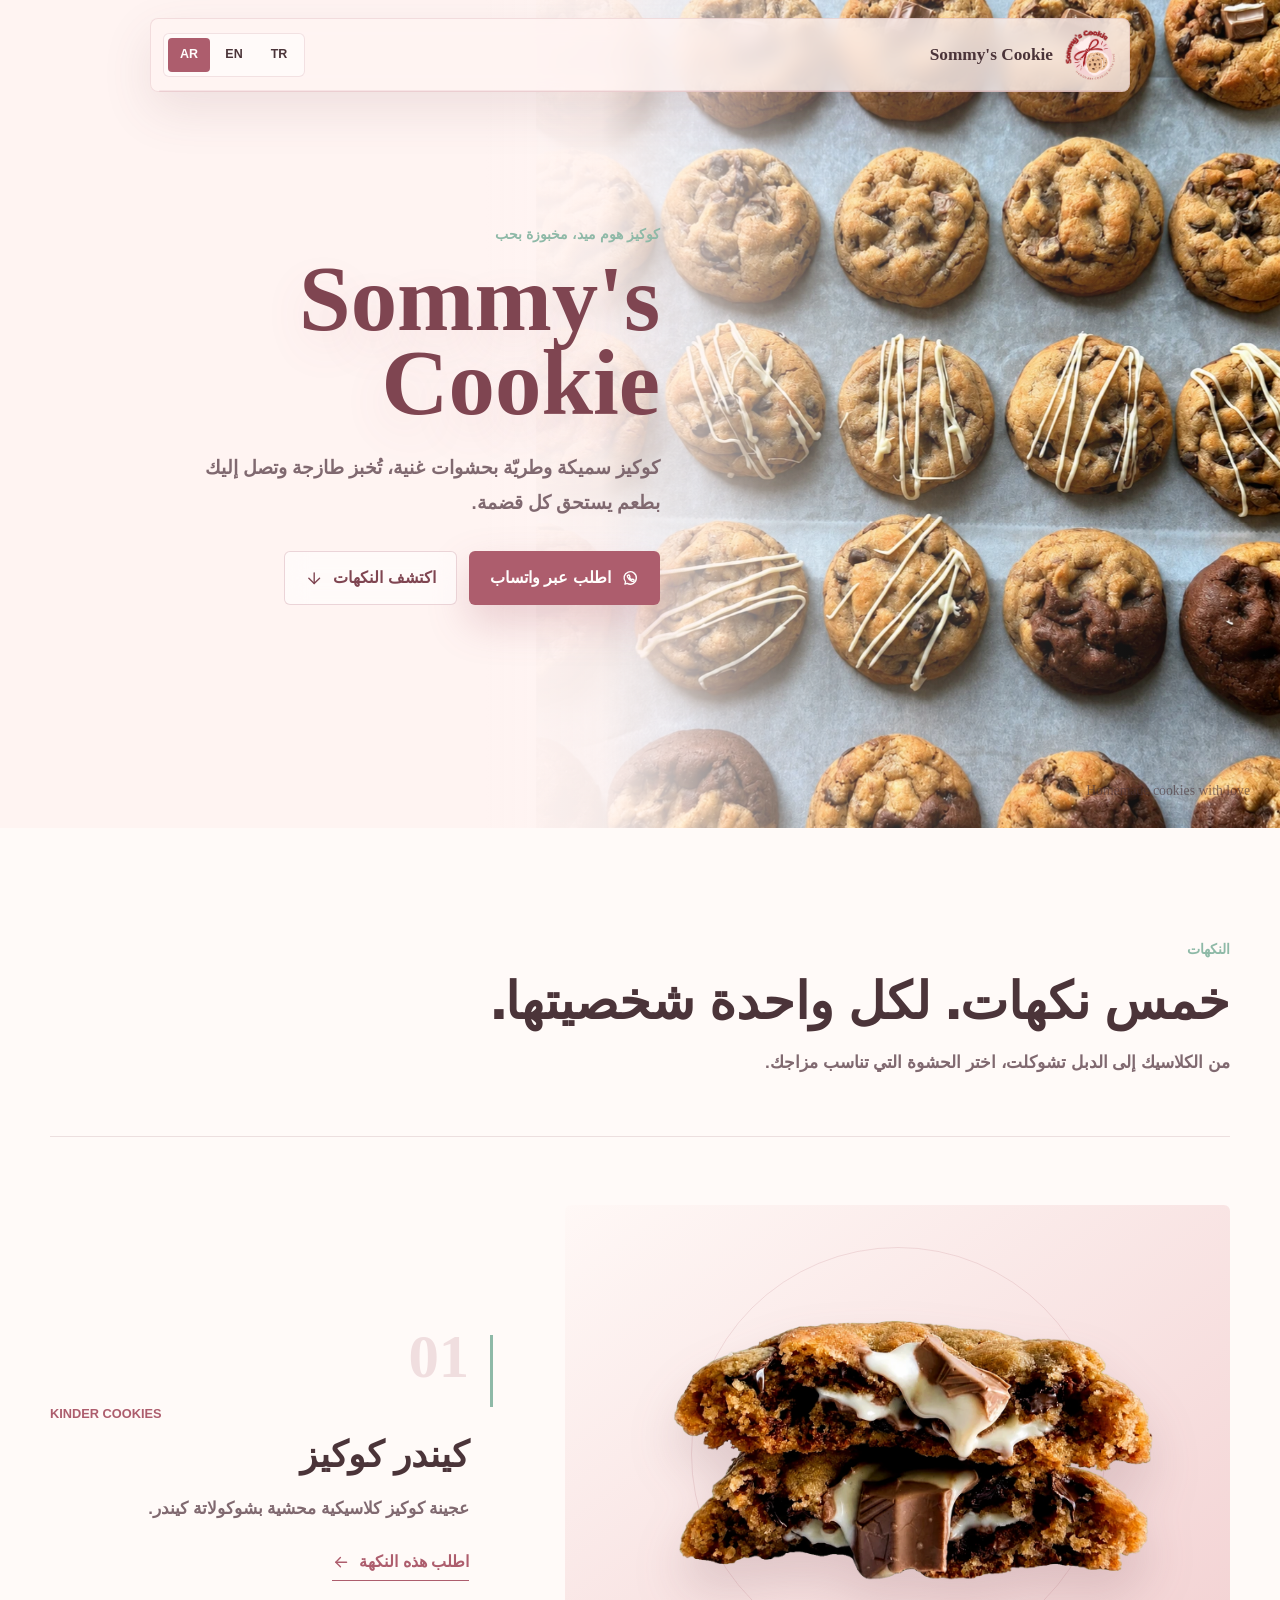
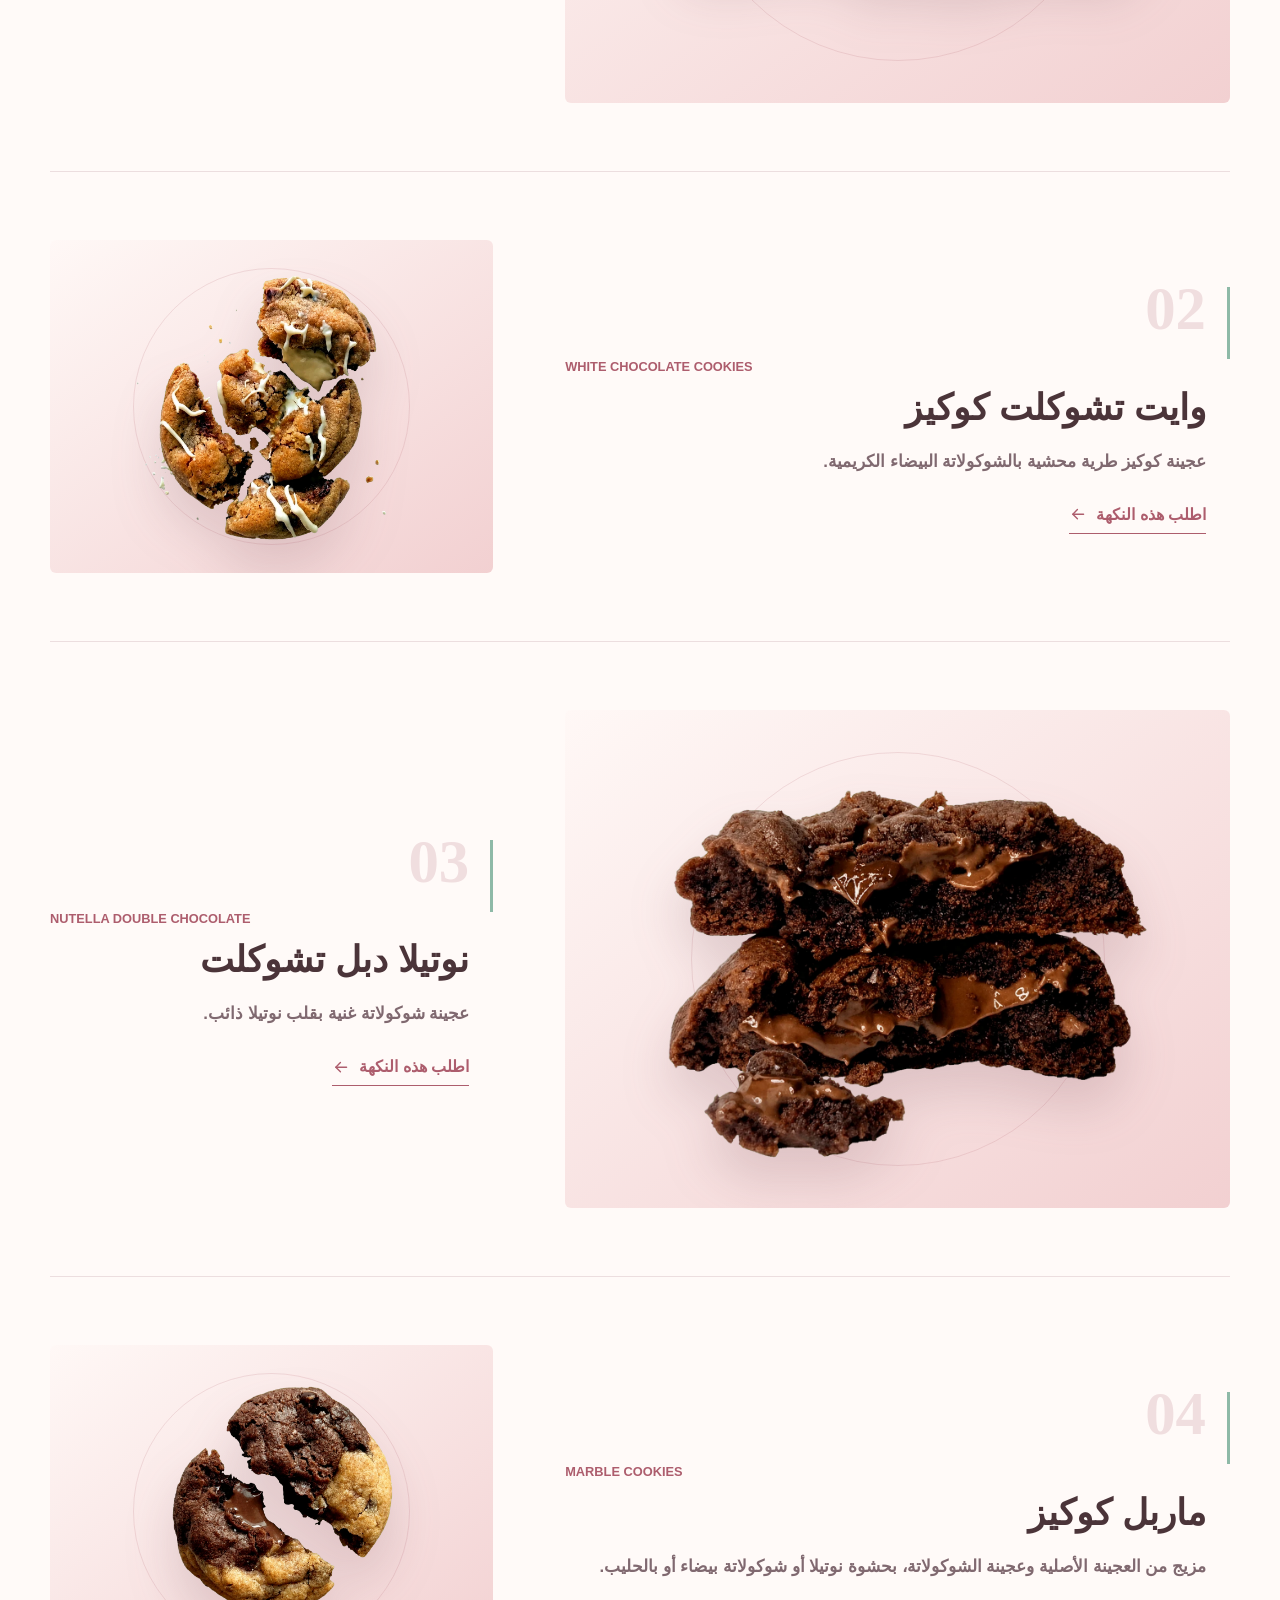
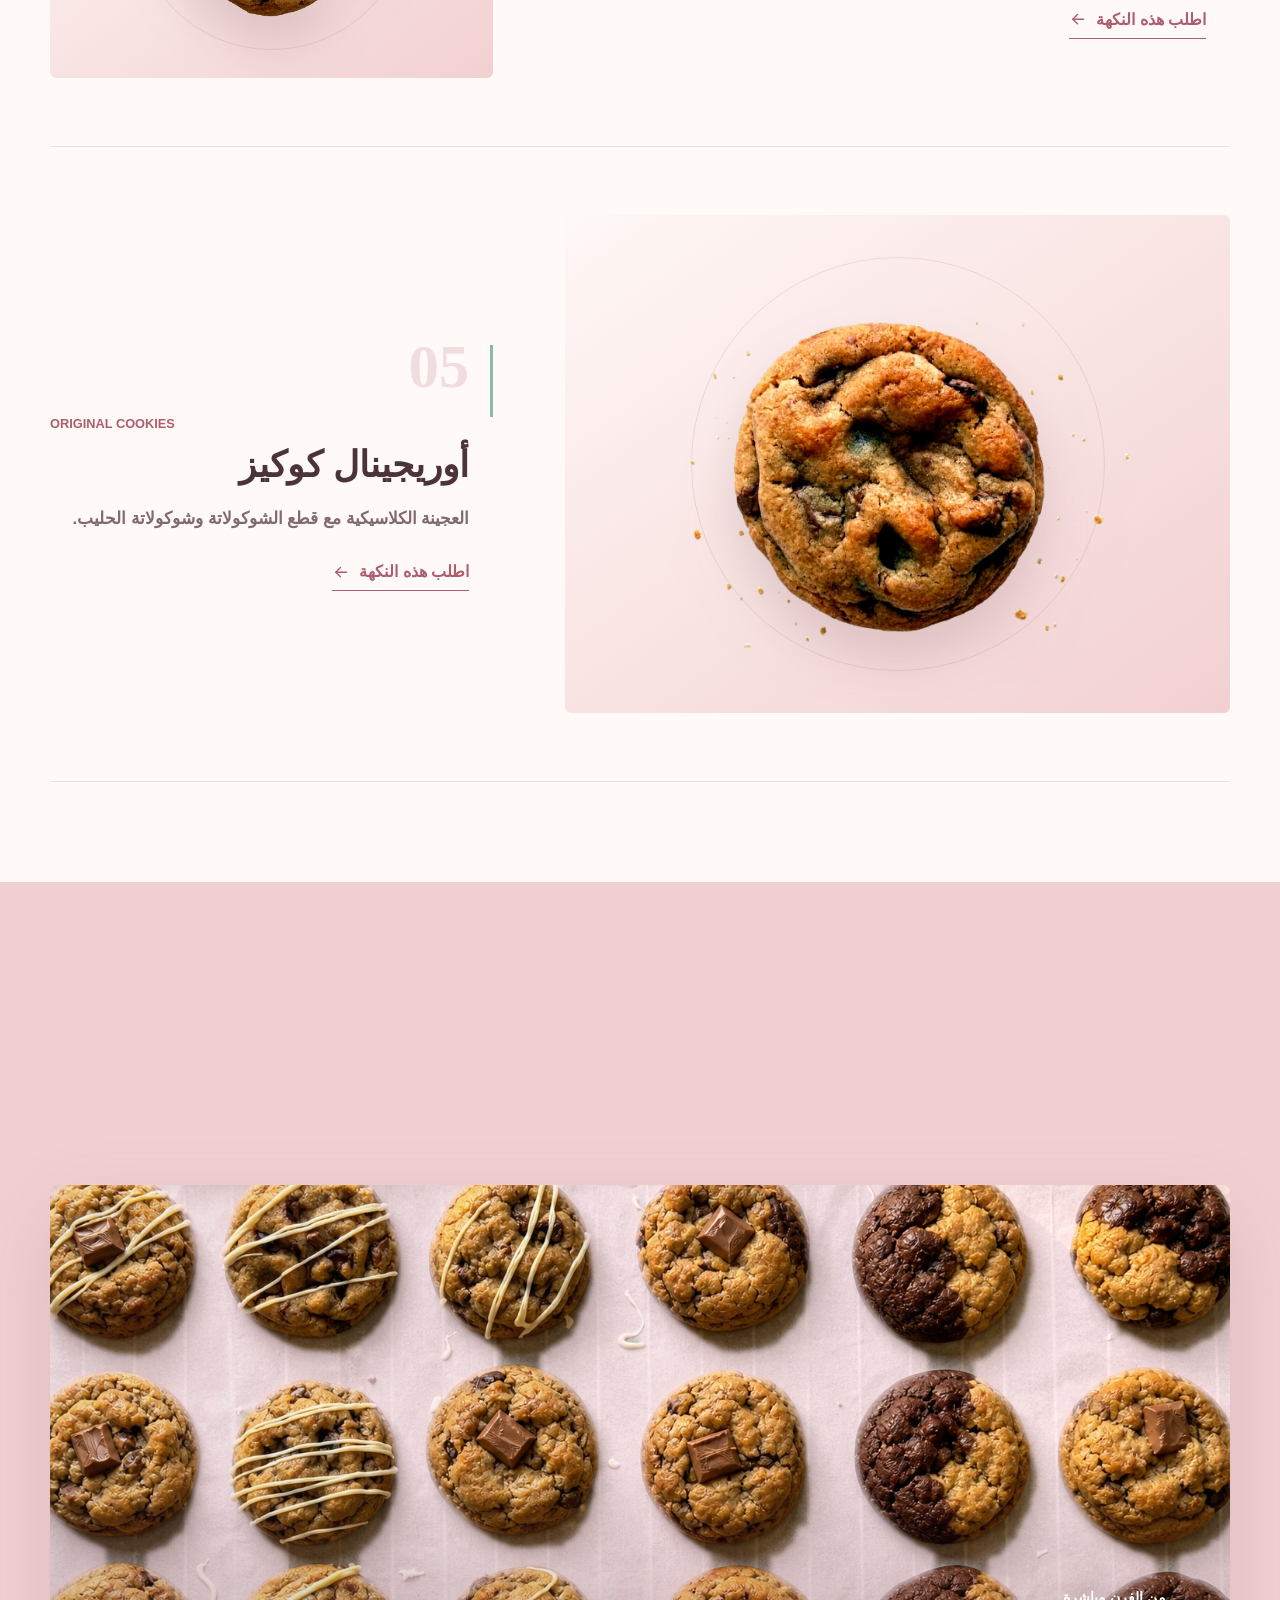
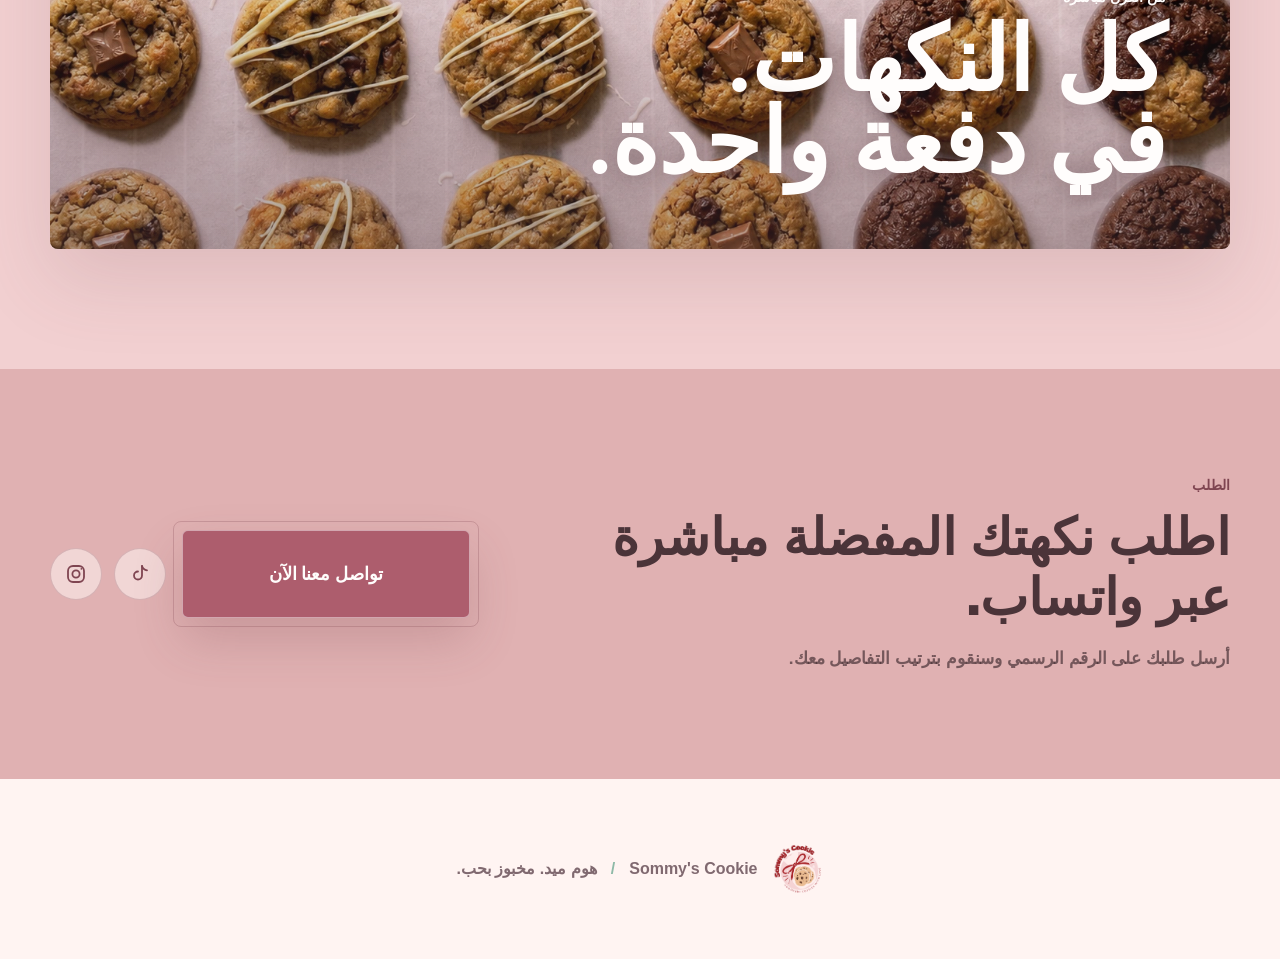
==== commit 24586508: "Build Sommy Cookie landing page" ====
--- a/index.html
+++ b/index.html
@@ -5,13 +5,15 @@
   <meta name="viewport" content="width=device-width, initial-scale=1">
   <title>Sommy's Cookie | كوكيز هوم ميد</title>
   <meta name="description" content="Sommy's Cookie - homemade stuffed cookies, ordered directly through WhatsApp.">
-  <meta name="theme-color" content="#1d1012">
+  <meta name="theme-color" content="#fff4f2">
   <meta property="og:title" content="Sommy's Cookie">
   <meta property="og:description" content="Homemade cookies with love.">
-  <meta property="og:image" content="assets/hero-premium.webp">
+  <meta property="og:image" content="assets/hero-natural-upscaled.webp">
   <link rel="icon" href="assets/favicon.png" type="image/png">
-  <link rel="preload" href="assets/hero-premium.webp" as="image">
+  <link rel="preload" href="assets/hero-natural-upscaled.webp" as="image">
+  <script>document.documentElement.classList.add("js");</script>
   <link rel="stylesheet" href="styles.css">
+  <noscript><style>.reveal{opacity:1!important;transform:none!important}</style></noscript>
 </head>
 <body>
   <a class="skip-link" href="#flavors" data-i18n="skip">انتقل إلى النكهات</a>
@@ -62,7 +64,7 @@
 
       <div class="flavor-list">
         <article class="flavor-item reveal">
-          <figure class="flavor-media"><img src="assets/menu/kinder.webp" alt="Kinder Cookies"></figure>
+          <figure class="flavor-media"><img src="assets/products/kinder-transparent.webp" alt="Kinder Cookies"></figure>
           <div class="flavor-copy">
             <span class="flavor-number">01</span>
             <p class="flavor-en" dir="ltr">Kinder Cookies</p>
@@ -76,7 +78,7 @@
         </article>
 
         <article class="flavor-item flavor-reverse reveal">
-          <figure class="flavor-media"><img src="assets/menu/white-chocolate.webp" alt="White Chocolate Cookies"></figure>
+          <figure class="flavor-media"><img src="assets/products/white-transparent.webp" alt="White Chocolate Cookies"></figure>
           <div class="flavor-copy">
             <span class="flavor-number">02</span>
             <p class="flavor-en" dir="ltr">White Chocolate Cookies</p>
@@ -90,7 +92,7 @@
         </article>
 
         <article class="flavor-item reveal">
-          <figure class="flavor-media"><img src="assets/menu/nutella-double.webp" alt="Nutella Double Chocolate Cookies"></figure>
+          <figure class="flavor-media"><img src="assets/products/nutella-transparent.webp" alt="Nutella Double Chocolate Cookies"></figure>
           <div class="flavor-copy">
             <span class="flavor-number">03</span>
             <p class="flavor-en" dir="ltr">Nutella Double Chocolate</p>
@@ -104,7 +106,7 @@
         </article>
 
         <article class="flavor-item flavor-reverse reveal">
-          <figure class="flavor-media"><img src="assets/menu/marble.webp" alt="Marble Cookies"></figure>
+          <figure class="flavor-media"><img src="assets/products/marble-transparent.webp" alt="Marble Cookies"></figure>
           <div class="flavor-copy">
             <span class="flavor-number">04</span>
             <p class="flavor-en" dir="ltr">Marble Cookies</p>
@@ -118,7 +120,7 @@
         </article>
 
         <article class="flavor-item reveal">
-          <figure class="flavor-media"><img src="assets/menu/original.webp" alt="Original Cookies"></figure>
+          <figure class="flavor-media"><img src="assets/products/original-transparent.webp" alt="Original Cookies"></figure>
           <div class="flavor-copy">
             <span class="flavor-number">05</span>
             <p class="flavor-en" dir="ltr">Original Cookies</p>
@@ -141,31 +143,28 @@
           <p data-i18n="galleryLead">حواف ذهبية، قلب طري، وحشوة واضحة في كل قطعة.</p>
         </header>
         <div class="gallery-grid" aria-label="Sommy's Cookie gallery">
-          <figure class="gallery-shot gallery-feature reveal"><img src="assets/gallery/tray-mix.webp" alt="Sommy's Cookie assortment"></figure>
-          <figure class="gallery-shot gallery-pair reveal"><img src="assets/gallery/marble-close.webp" alt="Marble cookie"></figure>
-          <figure class="gallery-shot gallery-pair reveal"><img src="assets/gallery/white-close.webp" alt="White chocolate cookie"></figure>
-          <figure class="gallery-shot gallery-banner reveal"><img src="assets/gallery/classic-grid.webp" alt="Classic cookies"></figure>
-          <figure class="gallery-shot gallery-pair reveal"><img src="assets/gallery/kinder-grid.webp" alt="Kinder cookies"></figure>
-          <figure class="gallery-shot gallery-pair reveal"><img src="assets/gallery/melt-stack.webp" alt="Double chocolate cookie"></figure>
+          <figure class="gallery-shot gallery-campaign reveal">
+            <img src="assets/gallery/tray-mix-realistic-reference-pink-wide.webp" alt="Sommy's Cookie assortment on blush parchment">
+            <figcaption class="gallery-caption">
+              <span data-i18n="galleryPosterEyebrow">من الفرن مباشرة</span>
+              <strong>
+                <span data-i18n="galleryPosterLine1">كل النكهات.</span>
+                <span data-i18n="galleryPosterLine2">في دفعة واحدة.</span>
+              </strong>
+            </figcaption>
+          </figure>
         </div>
       </div>
     </section>
 
     <section id="order" class="order-section">
-      <div class="order-crumb crumb-one" aria-hidden="true"></div>
-      <div class="order-crumb crumb-two" aria-hidden="true"></div>
-      <div class="order-crumb crumb-three" aria-hidden="true"></div>
       <div class="order-inner section-shell">
         <div class="order-content reveal">
           <p class="section-label" data-i18n="orderLabel">الطلب</p>
           <h2 data-i18n="orderTitle">اطلب نكهتك المفضلة مباشرة عبر واتساب.</h2>
-          <p data-i18n="orderLead">أرسل طلبك على الرقم الرسمي وسنرتب التفاصيل معك.</p>
+          <p data-i18n="orderLead">أرسل طلبك على الرقم الرسمي وسنقوم بترتيب التفاصيل معك.</p>
         </div>
-        <div class="cookie-cta-stage reveal">
-          <a class="cookie-cta" href="https://wa.me/905515352210" target="_blank" rel="noopener" data-wa="general" data-i18n-aria="contactNow" aria-label="تواصل معنا الآن">
-            <span data-i18n="contactNow">تواصل معنا الآن</span>
-            <svg viewBox="0 0 24 24" aria-hidden="true"><path d="M20 11.8a8 8 0 0 1-11.9 7l-3 .9.9-2.9A8 8 0 1 1 20 11.8Z"/><path d="M9.2 8.4c.2-.4.4-.5.7-.5h.5c.2 0 .4 0 .5.4l.7 1.7c.1.3 0 .5-.1.7l-.4.5c.7 1.2 1.6 2.1 2.8 2.7l.5-.5c.2-.2.4-.3.7-.2l1.6.8c.3.1.4.3.4.6v.5c0 .4-.2.6-.5.8-.6.3-1.5.4-2.7-.1-2.4-1-4.4-2.9-5.4-5.3-.5-1.2-.2-1.9.2-2.1Z"/></svg>
-          </a>
+        <div class="contact-cta-stage reveal">
           <div class="social-icons" aria-label="Social media">
             <a class="social-icon" href="https://www.instagram.com/Sommys.cookie" target="_blank" rel="noopener" data-i18n-aria="instagramAria" aria-label="انستغرام" title="Instagram">
               <svg viewBox="0 0 24 24" aria-hidden="true"><rect x="4" y="4" width="16" height="16" rx="5"/><circle cx="12" cy="12" r="3.6"/><path d="M17.4 6.8h.01"/></svg>
@@ -174,6 +173,9 @@
               <svg viewBox="0 0 24 24" aria-hidden="true"><path d="M14 4v9.5a4 4 0 1 1-4-4"/><path d="M14 4c.9 2.6 2.5 4 5 4.3"/></svg>
             </a>
           </div>
+          <a class="contact-cta" href="https://wa.me/905515352210" target="_blank" rel="noopener" data-wa="general" data-i18n-aria="contactNow" aria-label="تواصل معنا الآن">
+            <span data-i18n="contactNow">تواصل معنا الآن</span>
+          </a>
         </div>
       </div>
     </section>
--- a/styles.css
+++ b/styles.css
@@ -1,14 +1,15 @@
 :root {
-  --ink: #211416;
-  --muted: #766467;
-  --paper: #fbf8f5;
-  --paper-2: #f2ebe6;
-  --brand: #9d0820;
-  --brand-dark: #6e0618;
-  --rose: #f0dedd;
-  --mint: #7dbba1;
-  --white: #fffdfb;
-  --line: rgba(75, 41, 45, 0.16);
+  --ink: #4b3439;
+  --muted: #806970;
+  --paper: #fffaf8;
+  --paper-2: #fff4f2;
+  --brand: #ad5d6d;
+  --brand-dark: #7f4551;
+  --rose: #f2d0d1;
+  --rose-deep: #e0b1b2;
+  --mint: #8eb9a7;
+  --white: #fffdfc;
+  --line: rgba(126, 69, 81, 0.15);
 }
 
 * {
@@ -43,17 +44,6 @@
   background: var(--paper);
   font-family: "Segoe UI", Tahoma, Arial, sans-serif;
   line-height: 1.7;
-}
-
-body::after {
-  content: "";
-  position: fixed;
-  inset: 0;
-  z-index: 30;
-  pointer-events: none;
-  opacity: 0.025;
-  background-image: linear-gradient(rgba(34, 20, 22, 0.6) 1px, transparent 1px);
-  background-size: 100% 5px;
 }
 
 img {
@@ -108,6 +98,17 @@
   margin-inline: auto;
 }
 
+.js .reveal {
+  opacity: 0;
+  transform: translate3d(0, 24px, 0);
+  transition: opacity 700ms cubic-bezier(0.22, 1, 0.36, 1), transform 760ms cubic-bezier(0.22, 1, 0.36, 1);
+}
+
+.js .reveal.is-visible {
+  opacity: 1;
+  transform: translate3d(0, 0, 0);
+}
+
 .site-header {
   position: fixed;
   top: 18px;
@@ -119,21 +120,22 @@
   align-items: center;
   justify-content: space-between;
   padding: 8px 12px;
-  color: var(--white);
-  border: 1px solid rgba(255, 255, 255, 0.2);
+  color: var(--ink);
+  border: 1px solid rgba(173, 93, 109, 0.16);
   border-radius: 8px;
-  background: rgba(24, 13, 15, 0.5);
+  background: rgba(255, 244, 242, 0.78);
   transform: translateX(-50%);
-  backdrop-filter: blur(16px);
-  box-shadow: 0 18px 50px rgba(0, 0, 0, 0.2);
+  backdrop-filter: blur(10px) saturate(1.05);
+  box-shadow: 0 18px 50px rgba(119, 72, 81, 0.12);
   transition: background 220ms ease, color 220ms ease, box-shadow 220ms ease, border-color 220ms ease;
 }
 
 .site-header.is-scrolled {
   color: var(--ink);
-  background: rgba(255, 253, 251, 0.92);
+  background: rgba(255, 250, 248, 0.94);
   border-color: rgba(109, 53, 61, 0.14);
   box-shadow: 0 16px 45px rgba(50, 20, 24, 0.12);
+  backdrop-filter: blur(7px);
 }
 
 .brand-mark {
@@ -178,9 +180,9 @@
   direction: ltr;
   gap: 3px;
   padding: 4px;
-  border: 1px solid rgba(255, 255, 255, 0.18);
+  border: 1px solid rgba(173, 93, 109, 0.16);
   border-radius: 6px;
-  background: rgba(255, 255, 255, 0.08);
+  background: rgba(255, 255, 255, 0.55);
 }
 
 .site-header.is-scrolled .language-switcher {
@@ -214,7 +216,7 @@
   height: 2px;
   overflow: hidden;
   border-radius: 99px;
-  background: rgba(255, 255, 255, 0.1);
+  background: rgba(173, 93, 109, 0.1);
 }
 
 .scroll-progress span {
@@ -238,8 +240,8 @@
   display: grid;
   align-items: center;
   overflow: hidden;
-  color: var(--white);
-  background: #160d0f;
+  color: var(--ink);
+  background: var(--paper-2);
 }
 
 .hero-media,
@@ -250,14 +252,13 @@
 
 .hero-media {
   z-index: -3;
-  background: url("assets/hero-premium.webp") center / cover no-repeat;
+  background: url("assets/hero-natural-upscaled.webp") right center / 58% auto no-repeat;
   transform: scale(1.015);
-  will-change: transform;
 }
 
 .hero-overlay {
   z-index: -2;
-  background: linear-gradient(90deg, rgba(19, 10, 12, 0.94) 0%, rgba(23, 11, 13, 0.78) 34%, rgba(23, 11, 13, 0.2) 68%, rgba(23, 11, 13, 0.06) 100%);
+  background: linear-gradient(90deg, #fff4f2 0%, #fff4f2 38%, rgba(255, 244, 242, 0.96) 47%, rgba(255, 244, 242, 0.2) 67%, rgba(255, 244, 242, 0) 100%);
 }
 
 .hero-content {
@@ -286,7 +287,8 @@
   font-size: 5.8rem;
   line-height: 0.9;
   font-weight: 900;
-  text-shadow: 0 24px 55px rgba(0, 0, 0, 0.38);
+  color: var(--brand-dark);
+  text-shadow: 0 18px 46px rgba(173, 93, 109, 0.12);
 }
 
 .hero h1 span {
@@ -296,7 +298,7 @@
 .hero-copy {
   max-width: 48ch;
   margin: 26px 0 0;
-  color: rgba(255, 255, 255, 0.88);
+  color: var(--muted);
   font-size: 1.16rem;
   font-weight: 600;
   line-height: 1.9;
@@ -330,13 +332,13 @@
 .button-primary {
   color: var(--white);
   background: var(--brand);
-  box-shadow: 0 18px 40px rgba(157, 8, 32, 0.34);
+  box-shadow: 0 18px 40px rgba(173, 93, 109, 0.25);
 }
 
 .button-secondary {
-  color: var(--white);
-  border-color: rgba(255, 255, 255, 0.28);
-  background: rgba(255, 255, 255, 0.08);
+  color: var(--brand-dark);
+  border-color: rgba(173, 93, 109, 0.24);
+  background: rgba(255, 255, 255, 0.56);
   backdrop-filter: blur(12px);
 }
 
@@ -351,7 +353,7 @@
   position: absolute;
   right: 30px;
   bottom: 26px;
-  color: rgba(255, 255, 255, 0.58);
+  color: rgba(75, 52, 57, 0.62);
   font-family: Georgia, "Times New Roman", serif;
   font-size: 0.86rem;
 }
@@ -405,17 +407,32 @@
 }
 
 .flavor-media {
+  position: relative;
+  display: grid;
+  place-items: center;
   margin: 0;
   aspect-ratio: 4 / 3;
   overflow: hidden;
   border-radius: 6px;
-  background: var(--paper-2);
+  background: linear-gradient(145deg, #fff8f6, #f2d0d1);
+}
+
+.flavor-media::before {
+  content: "";
+  position: absolute;
+  width: 62%;
+  aspect-ratio: 1;
+  border: 1px solid rgba(173, 93, 109, 0.16);
+  border-radius: 50%;
 }
 
 .flavor-media img {
-  width: 100%;
-  height: 100%;
-  object-fit: cover;
+  position: relative;
+  z-index: 1;
+  width: 92%;
+  height: 92%;
+  object-fit: contain;
+  filter: drop-shadow(0 28px 24px rgba(109, 68, 76, 0.18));
   transition: transform 700ms cubic-bezier(0.2, 0.7, 0.2, 1);
 }
 
@@ -440,7 +457,7 @@
 
 .flavor-number {
   display: block;
-  color: rgba(157, 8, 32, 0.16);
+  color: rgba(173, 93, 109, 0.18);
   font-family: Georgia, "Times New Roman", serif;
   font-size: 3.8rem;
   line-height: 1;
@@ -487,12 +504,12 @@
 
 .gallery-section {
   padding: 105px 0 120px;
-  color: var(--white);
-  background: #1c1113;
+  color: var(--ink);
+  background: #f2d0d1;
 }
 
 .gallery-intro p:not(.section-label) {
-  color: rgba(255, 255, 255, 0.64);
+  color: var(--muted);
 }
 
 .gallery-grid {
@@ -505,7 +522,8 @@
   margin: 0;
   overflow: hidden;
   border-radius: 6px;
-  background: #2a1a1d;
+  background: #fff4f2;
+  box-shadow: 0 18px 45px rgba(112, 66, 75, 0.11);
 }
 
 .gallery-shot.gallery-feature,
@@ -518,20 +536,71 @@
   aspect-ratio: 4 / 5;
 }
 
+.gallery-shot.gallery-campaign {
+  position: relative;
+  grid-column: 1 / -1;
+  aspect-ratio: 16 / 9;
+  border-radius: 8px;
+  box-shadow: 0 30px 80px rgba(112, 66, 75, 0.16);
+}
+
+.gallery-shot.gallery-campaign::after {
+  content: "";
+  position: absolute;
+  inset: 0;
+  background:
+    linear-gradient(90deg, rgba(75, 52, 57, 0.07), transparent 52%),
+    linear-gradient(0deg, rgba(75, 52, 57, 0.42), transparent 58%);
+  pointer-events: none;
+}
+
+.gallery-campaign img {
+  object-position: center;
+}
+
+.gallery-caption {
+  position: absolute;
+  z-index: 2;
+  right: clamp(22px, 5vw, 70px);
+  bottom: clamp(26px, 5vw, 66px);
+  max-width: min(640px, calc(100% - 44px));
+  color: #fffdfc;
+  text-align: right;
+  text-shadow: 0 4px 28px rgba(66, 38, 44, 0.38);
+}
+
+.gallery-caption > span {
+  display: block;
+  margin-bottom: 10px;
+  font-size: 0.9rem;
+  font-weight: 900;
+}
+
+.gallery-caption strong {
+  display: block;
+  font-family: Georgia, "Times New Roman", serif;
+  font-size: clamp(3.2rem, 7vw, 6.9rem);
+  font-weight: 700;
+  line-height: 0.92;
+}
+
+.gallery-caption strong span {
+  display: block;
+}
+
 .gallery-shot img {
   width: 100%;
   height: 110%;
   object-fit: cover;
-  transform: translateY(-5%);
-  will-change: transform;
+  transform: translate3d(0, 0, 0);
 }
 
 .order-section {
   position: relative;
   overflow: hidden;
   padding: 105px 0;
-  color: var(--white);
-  background: #6f0719;
+  color: var(--ink);
+  background: #e0b1b2;
 }
 
 .order-inner {
@@ -550,68 +619,64 @@
 }
 
 .order-content .section-label {
-  color: #b8e1cf;
+  color: var(--brand-dark);
 }
 
 .order-content > p:not(.section-label) {
-  color: rgba(255, 255, 255, 0.72);
-}
-
-.cookie-cta-stage {
+  color: rgba(75, 52, 57, 0.72);
+}
+
+.contact-cta-stage {
+  width: min(100%, 420px);
   display: grid;
-  justify-items: center;
-  gap: 26px;
-}
-
-.cookie-cta {
+  grid-template-columns: auto minmax(0, 1fr);
+  align-items: center;
+  justify-items: stretch;
+  gap: 16px;
+  direction: ltr;
+}
+
+.contact-cta {
   position: relative;
-  isolation: isolate;
-  width: 310px;
-  height: 310px;
-  display: grid;
-  place-content: center;
-  justify-items: center;
-  gap: 12px;
-  overflow: hidden;
-  padding: 44px;
+  min-width: 0;
+  width: 100%;
+  min-height: 88px;
+  display: flex;
+  align-items: center;
+  justify-content: center;
+  padding: 18px 24px;
   color: var(--white);
-  background: url("assets/cookie-button.webp") center 41% / 170% no-repeat;
-  border: 2px solid rgba(255, 255, 255, 0.18);
-  border-radius: 48% 52% 46% 54% / 52% 45% 55% 48%;
-  box-shadow: 0 32px 70px rgba(28, 4, 8, 0.42), inset 0 0 0 2px rgba(255, 255, 255, 0.08);
+  background: var(--brand);
+  border: 1px solid rgba(255, 255, 255, 0.45);
+  border-radius: 6px;
+  box-shadow: 0 22px 48px rgba(127, 69, 81, 0.24);
   text-align: center;
-  font-size: 1.35rem;
+  font-size: 1.12rem;
   font-weight: 950;
-  transition: filter 220ms ease, box-shadow 220ms ease;
+  transition: transform 220ms ease, background 220ms ease, box-shadow 220ms ease;
   will-change: transform;
 }
 
-.cookie-cta::before {
+.contact-cta::before {
   content: "";
   position: absolute;
-  inset: 0;
+  inset: -10px;
   z-index: -1;
-  background: rgba(48, 20, 10, 0.48);
-}
-
-.cookie-cta::after {
-  content: "";
-  position: absolute;
-  inset: 18%;
-  z-index: -1;
-  border: 1px solid rgba(255, 255, 255, 0.28);
-  border-radius: 50%;
-}
-
-.cookie-cta:hover,
-.cookie-cta:focus-visible {
-  filter: saturate(1.08) brightness(1.05);
-  box-shadow: 0 38px 80px rgba(28, 4, 8, 0.5), inset 0 0 0 2px rgba(255, 255, 255, 0.14);
-}
-
-.cookie-cta svg {
-  width: 26px;
-  height: 26px;
+  border: 1px solid rgba(127, 69, 81, 0.26);
+  border-radius: 8px;
+  animation: contact-pulse 2.8s ease-in-out infinite;
+}
+
+.contact-cta:hover,
+.contact-cta:focus-visible {
+  background: var(--brand-dark);
+  transform: translateY(-4px);
+  box-shadow: 0 28px 56px rgba(127, 69, 81, 0.3);
+}
+
+@keyframes contact-pulse {
+  0%, 100% { transform: scale(1); opacity: 0.7; }
+  50% { transform: scale(1.035); opacity: 0.25; }
 }
 
 .social-icons {
@@ -626,54 +691,23 @@
   height: 52px;
   display: grid;
   place-items: center;
-  color: var(--white);
-  border: 1px solid rgba(255, 255, 255, 0.28);
+  color: var(--brand-dark);
+  border: 1px solid rgba(127, 69, 81, 0.24);
   border-radius: 50%;
-  background: rgba(255, 255, 255, 0.08);
+  background: rgba(255, 244, 242, 0.55);
   transition: transform 180ms ease, background 180ms ease, color 180ms ease;
 }
 
 .social-icon:hover,
 .social-icon:focus-visible {
-  color: var(--brand-dark);
-  background: var(--white);
+  color: var(--white);
+  background: var(--brand);
   transform: translateY(-4px) rotate(-4deg);
 }
 
 .social-icon svg {
   width: 24px;
   height: 24px;
-}
-
-.order-crumb {
-  position: absolute;
-  width: 16px;
-  height: 12px;
-  border-radius: 45% 55% 48% 52%;
-  background: #c68a4c;
-  box-shadow: inset -2px -2px 0 rgba(73, 32, 10, 0.25);
-}
-
-.crumb-one {
-  top: 18%;
-  left: 8%;
-  transform: rotate(28deg);
-}
-
-.crumb-two {
-  right: 12%;
-  bottom: 16%;
-  width: 11px;
-  height: 9px;
-  transform: rotate(-18deg);
-}
-
-.crumb-three {
-  right: 46%;
-  top: 12%;
-  width: 9px;
-  height: 8px;
-  transform: rotate(52deg);
 }
 
 .site-footer {
@@ -683,8 +717,8 @@
   justify-content: center;
   gap: 14px;
   padding: 36px 24px;
-  color: rgba(255, 255, 255, 0.68);
-  background: var(--ink);
+  color: var(--muted);
+  background: #fff4f2;
   text-align: center;
 }
 
@@ -727,10 +761,6 @@
 }
 
 @media (max-width: 700px) {
-  body::after {
-    display: none;
-  }
-
   .section-shell {
     width: calc(100% - 28px);
   }
@@ -768,14 +798,17 @@
   .hero {
     height: 90svh;
     min-height: 690px;
+    align-items: end;
+    padding-bottom: 54px;
   }
 
   .hero-media {
-    background-position: 62% center;
+    background-position: center top;
+    background-size: 100% auto;
   }
 
   .hero-overlay {
-    background: linear-gradient(90deg, rgba(19, 10, 12, 0.92), rgba(23, 11, 13, 0.56));
+    background: linear-gradient(180deg, rgba(255, 244, 242, 0.02) 0%, rgba(255, 244, 242, 0.16) 31%, #fff4f2 57%, #fff4f2 100%);
   }
 
   .hero-content {
@@ -863,6 +896,16 @@
     gap: 10px;
   }
 
+  .gallery-shot.gallery-campaign {
+    aspect-ratio: 4 / 5;
+  }
+
+  .gallery-shot.gallery-campaign::after {
+    background:
+      linear-gradient(0deg, rgba(75, 52, 57, 0.55), transparent 62%),
+      linear-gradient(180deg, rgba(255, 244, 242, 0.1), transparent 35%);
+  }
+
   .gallery-shot.gallery-feature,
   .gallery-shot.gallery-banner,
   .gallery-shot.gallery-pair {
@@ -870,6 +913,20 @@
     aspect-ratio: 4 / 3;
   }
 
+  .gallery-caption {
+    right: 22px;
+    bottom: 24px;
+    max-width: calc(100% - 44px);
+  }
+
+  .gallery-caption strong {
+    font-size: clamp(2.6rem, 15vw, 4.4rem);
+  }
+
+  .gallery-caption em {
+    font-size: 0.92rem;
+  }
+
   .gallery-shot img {
     height: 108%;
   }
@@ -891,11 +948,26 @@
     margin-inline: auto;
   }
 
-  .cookie-cta {
-    width: 275px;
-    height: 275px;
-    padding: 36px;
-    font-size: 1.18rem;
+  .contact-cta-stage {
+    width: min(100%, calc(100vw - 40px));
+    gap: 10px;
+  }
+
+  .social-icons {
+    gap: 8px;
+  }
+
+  .social-icon {
+    width: 44px;
+    height: 44px;
+  }
+
+  .contact-cta {
+    width: 100%;
+    min-width: 0;
+    min-height: 78px;
+    padding: 16px 12px;
+    font-size: 1rem;
   }
 
   .site-footer {
@@ -909,6 +981,11 @@
 }
 
 @media (prefers-reduced-motion: reduce) {
+  .js .reveal {
+    opacity: 1;
+    transform: none;
+  }
+
   *,
   *::before,
   *::after {
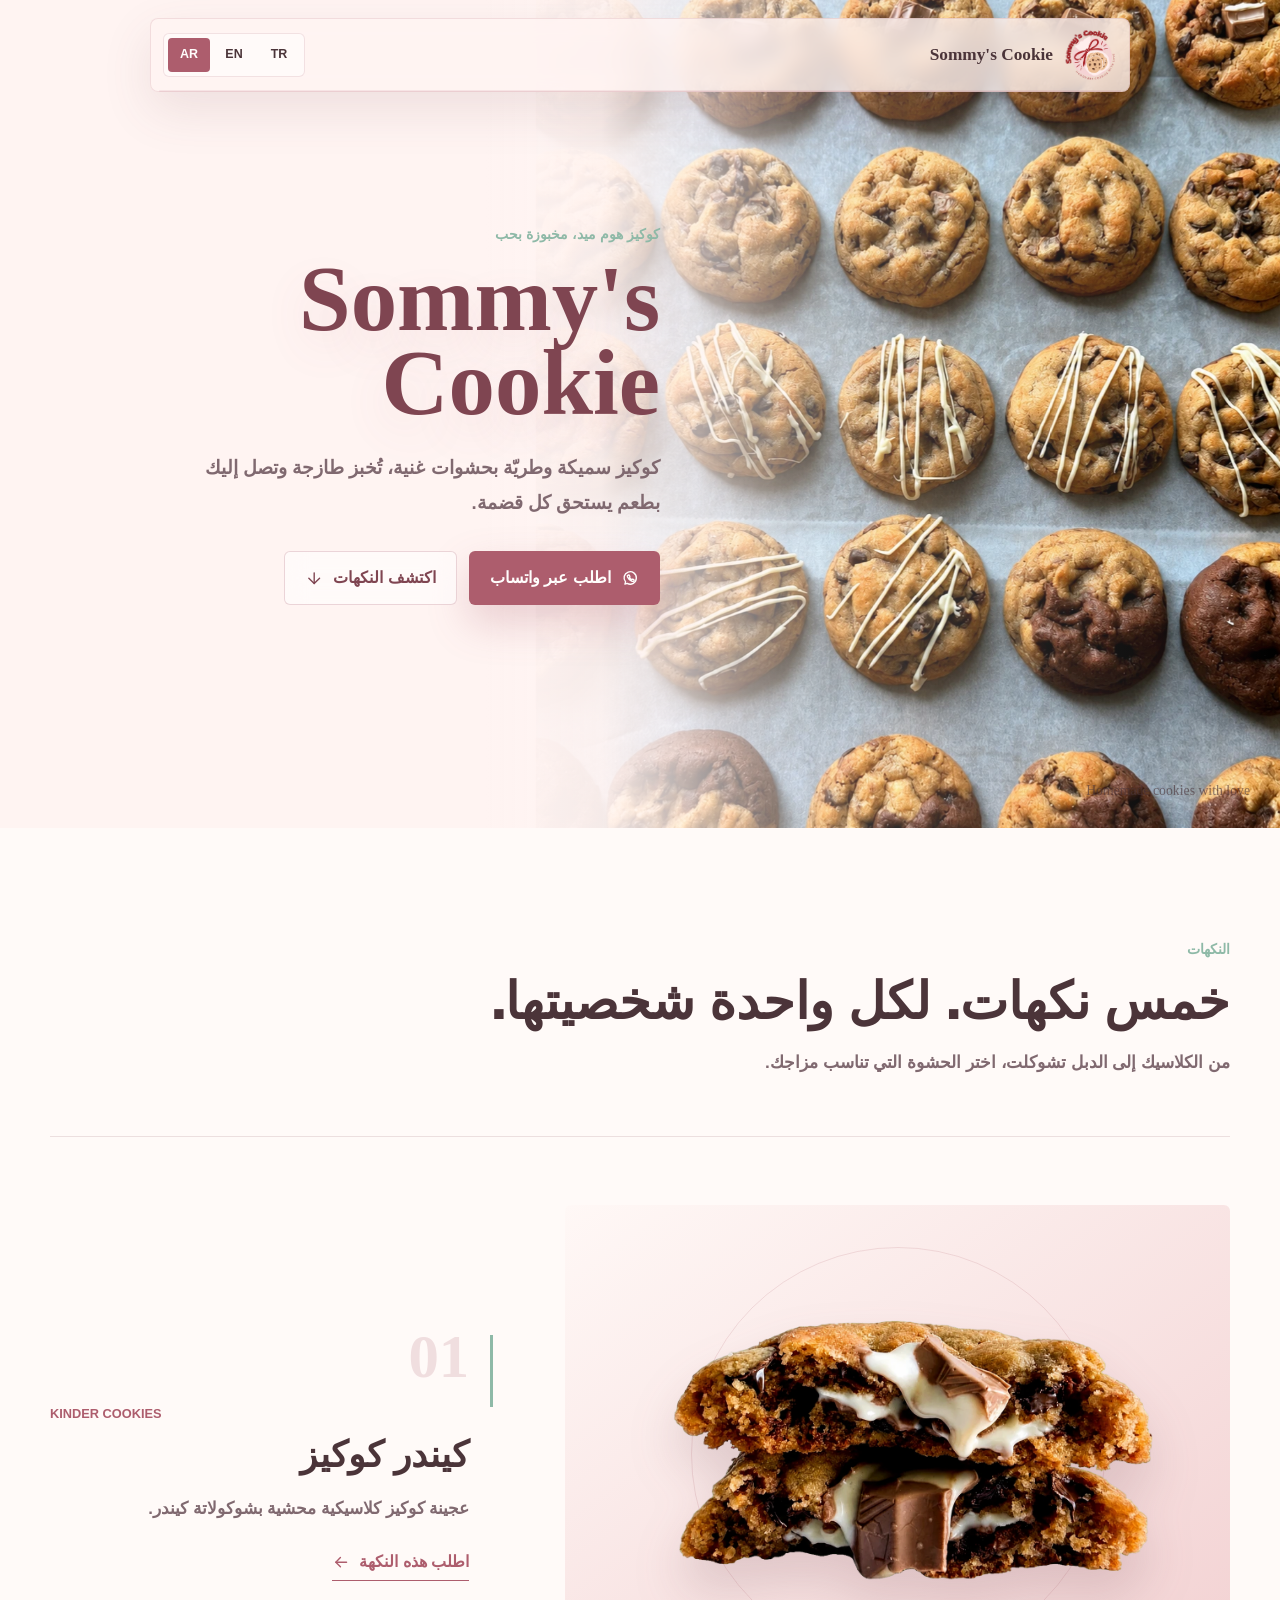
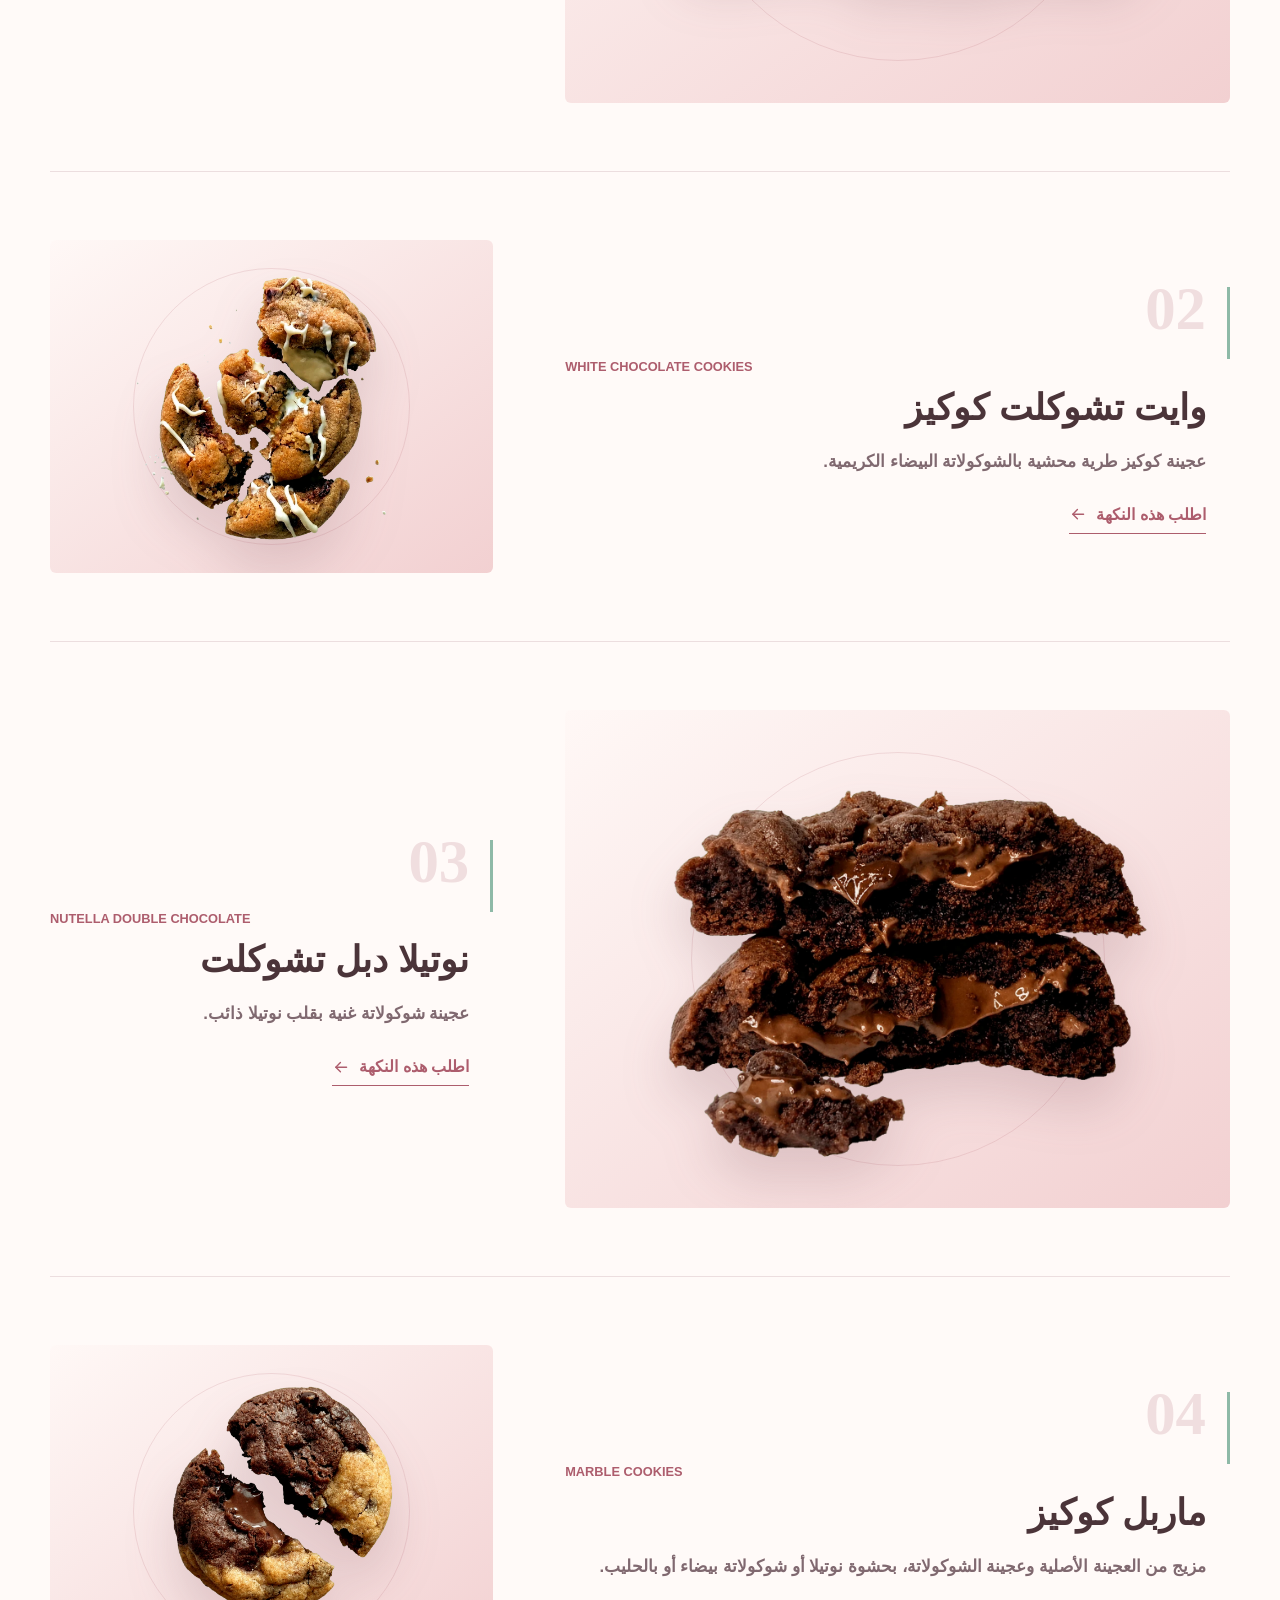
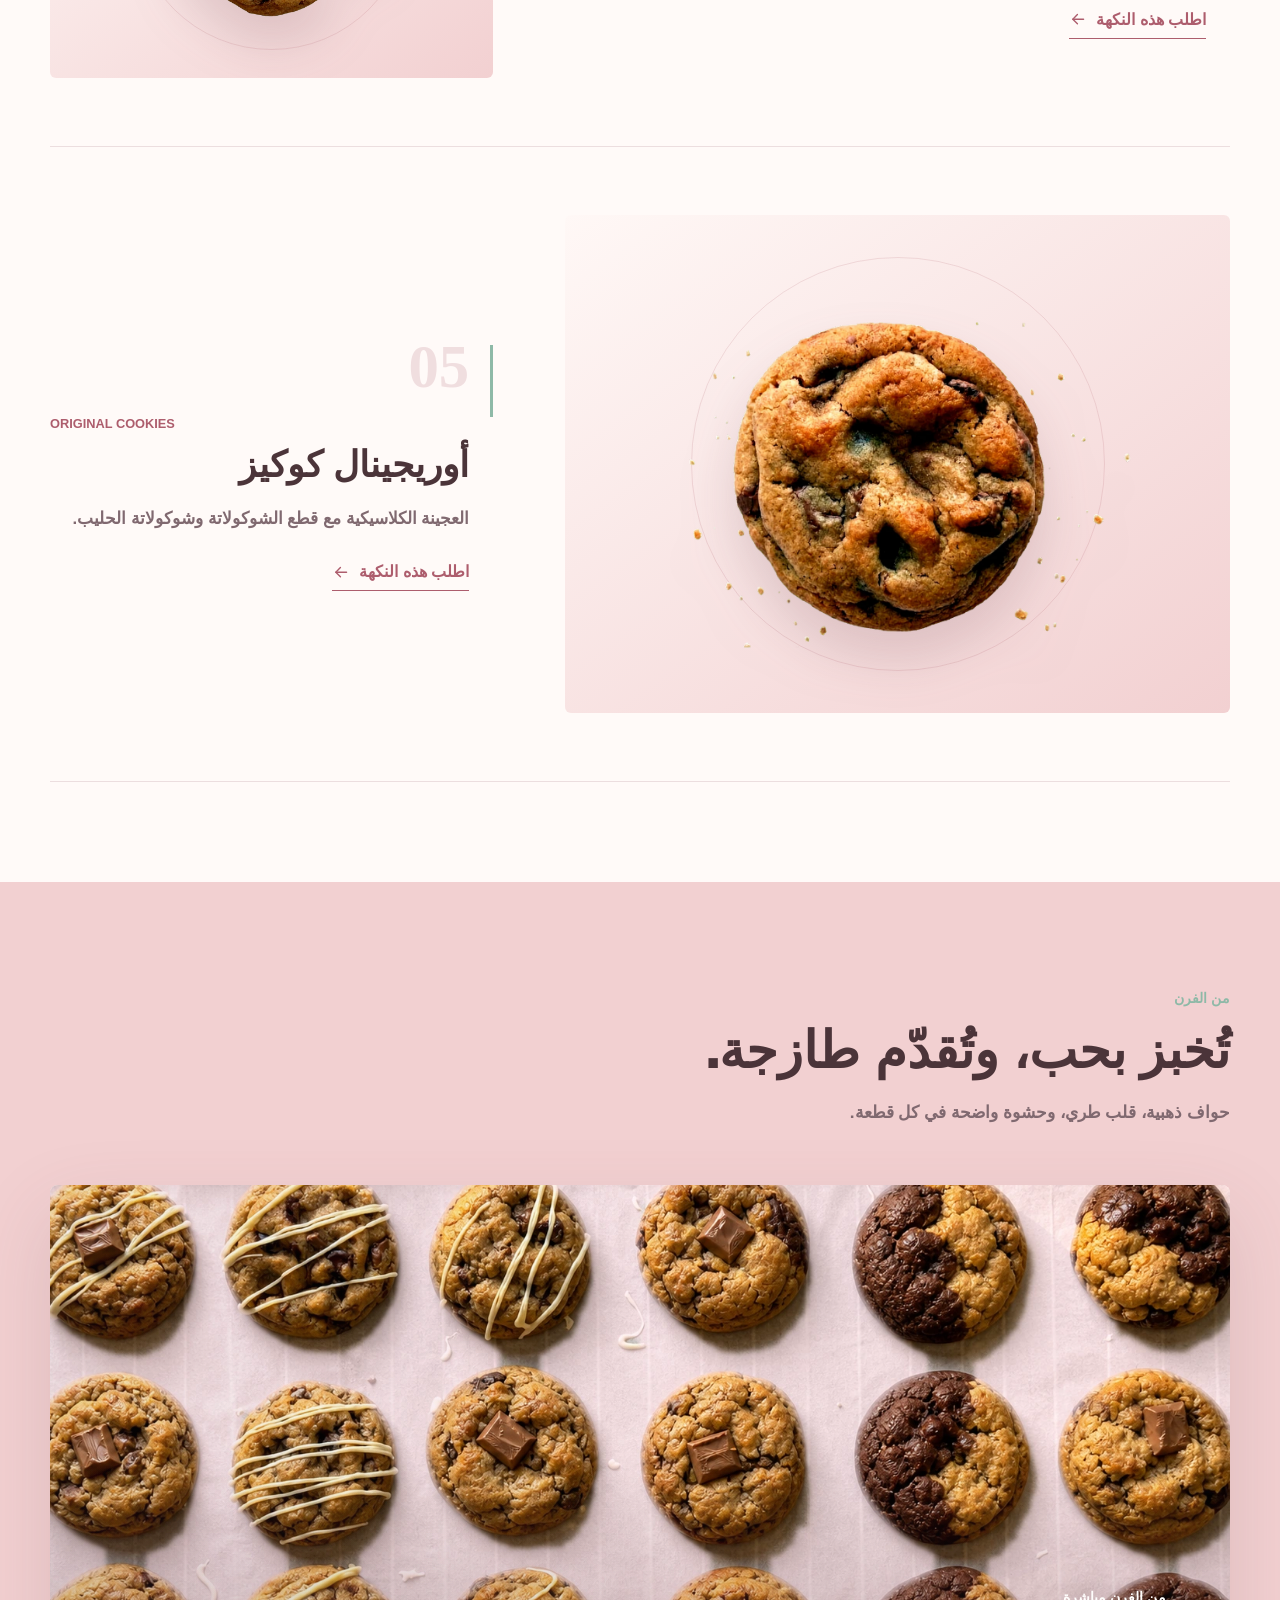
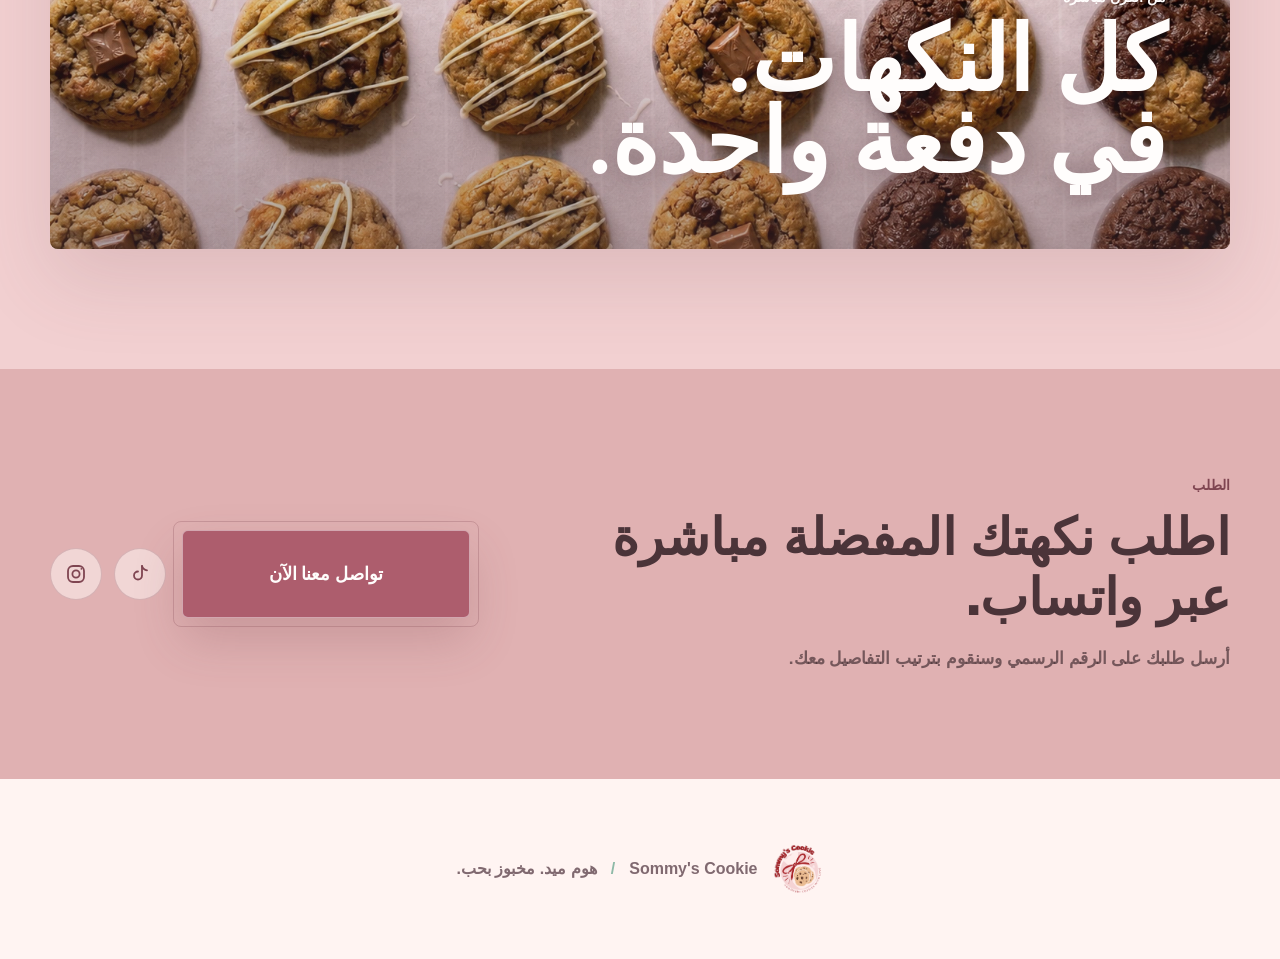
==== commit 3ff442c3: "Use logo for social preview" ====
--- a/index.html
+++ b/index.html
@@ -6,9 +6,20 @@
   <title>Sommy's Cookie | كوكيز هوم ميد</title>
   <meta name="description" content="Sommy's Cookie - homemade stuffed cookies, ordered directly through WhatsApp.">
   <meta name="theme-color" content="#fff4f2">
+  <meta property="og:type" content="website">
+  <meta property="og:url" content="https://sommy-cookie.vercel.app/">
   <meta property="og:title" content="Sommy's Cookie">
   <meta property="og:description" content="Homemade cookies with love.">
-  <meta property="og:image" content="assets/hero-natural-upscaled.webp">
+  <meta property="og:image" content="https://sommy-cookie.vercel.app/assets/share-logo-og.png?v=2">
+  <meta property="og:image:secure_url" content="https://sommy-cookie.vercel.app/assets/share-logo-og.png?v=2">
+  <meta property="og:image:type" content="image/png">
+  <meta property="og:image:width" content="1200">
+  <meta property="og:image:height" content="630">
+  <meta property="og:image:alt" content="Sommy's Cookie logo">
+  <meta name="twitter:card" content="summary_large_image">
+  <meta name="twitter:title" content="Sommy's Cookie">
+  <meta name="twitter:description" content="Homemade cookies with love.">
+  <meta name="twitter:image" content="https://sommy-cookie.vercel.app/assets/share-logo-og.png?v=2">
   <link rel="icon" href="assets/favicon.png" type="image/png">
   <link rel="preload" href="assets/hero-natural-upscaled.webp" as="image">
   <script>document.documentElement.classList.add("js");</script>
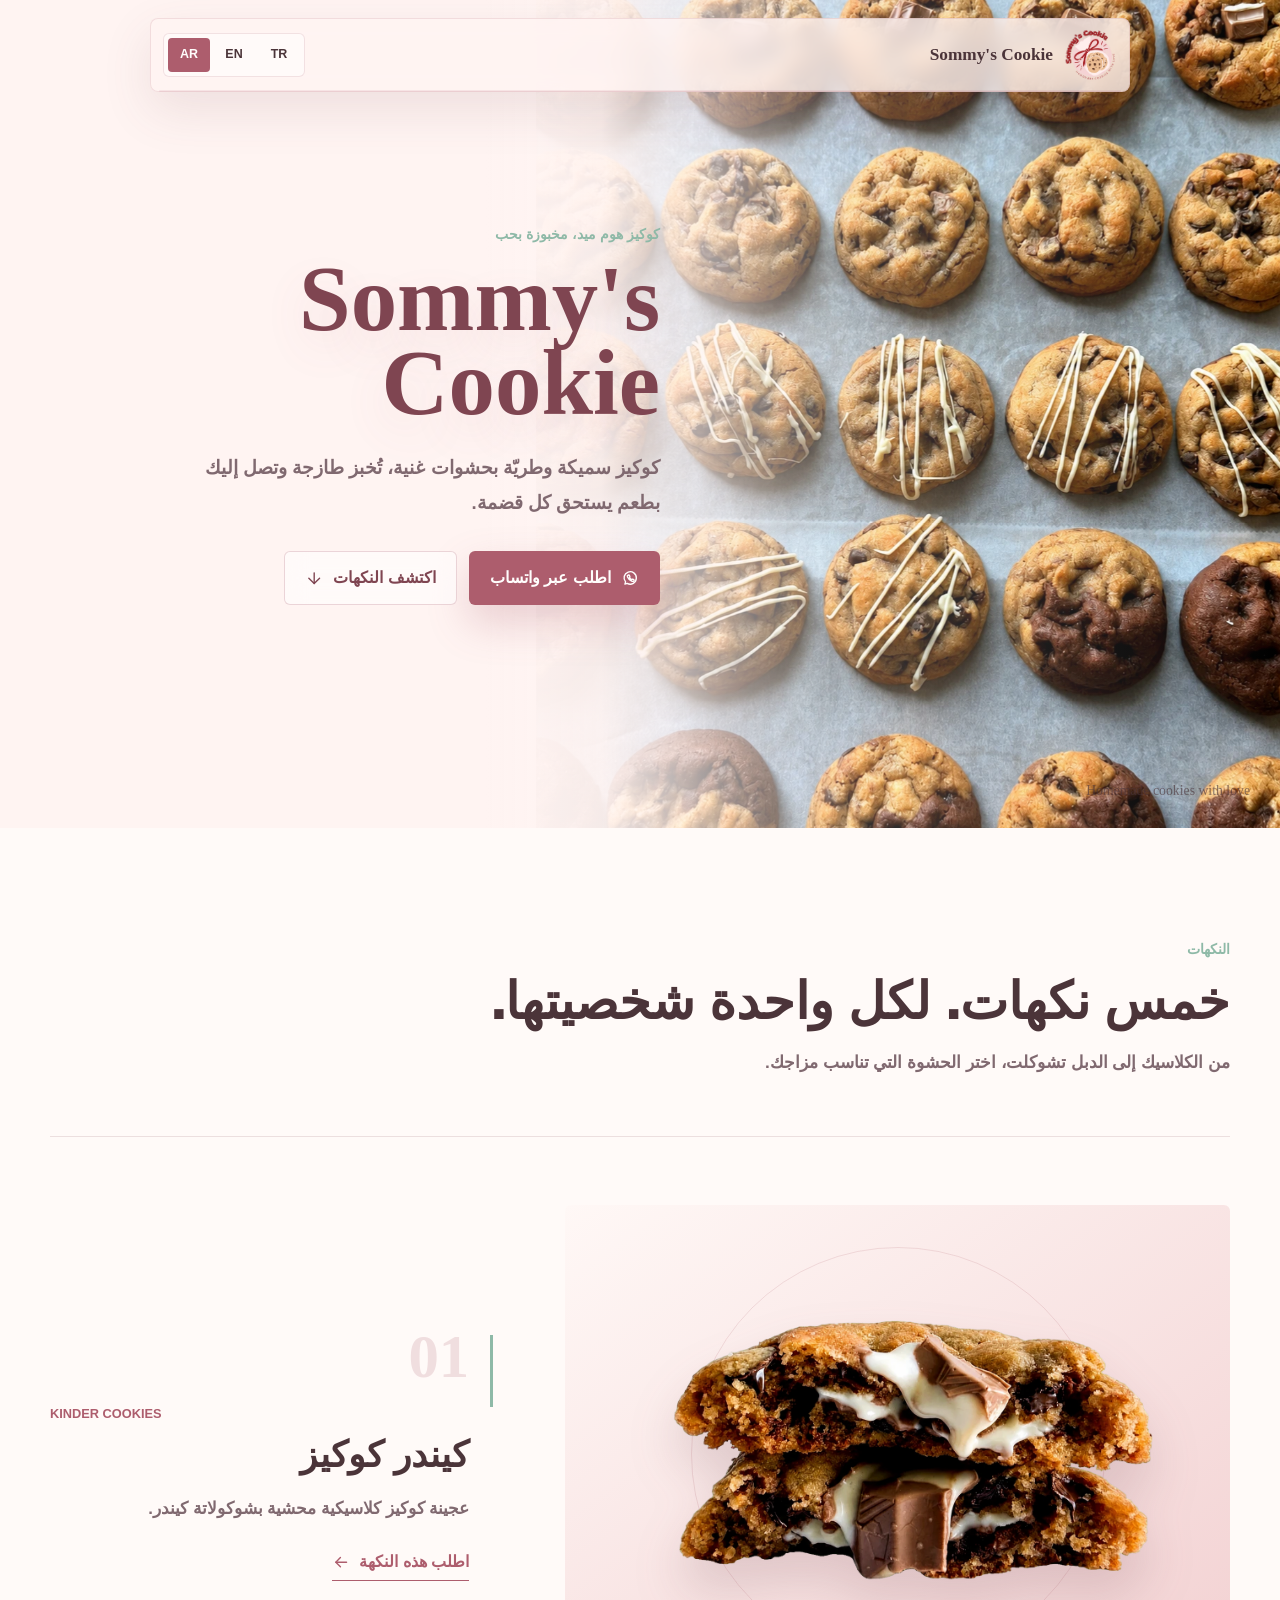
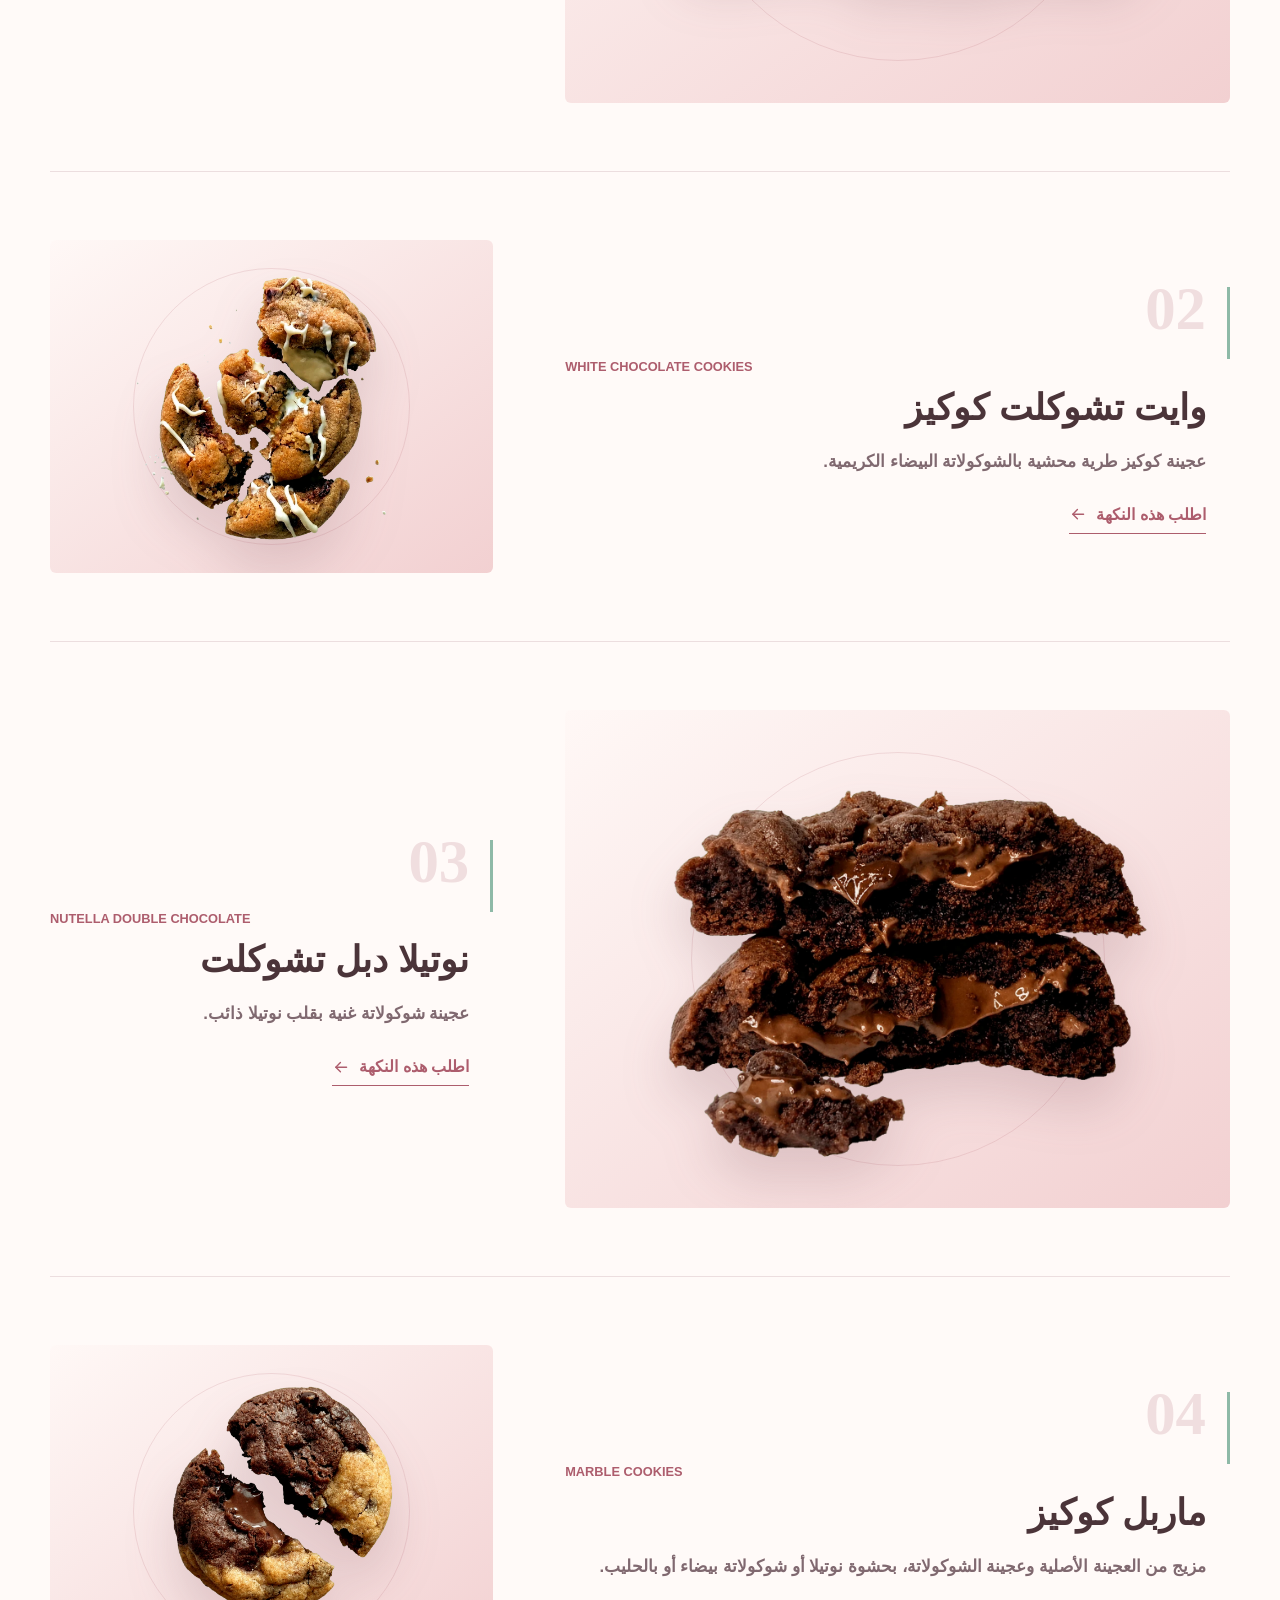
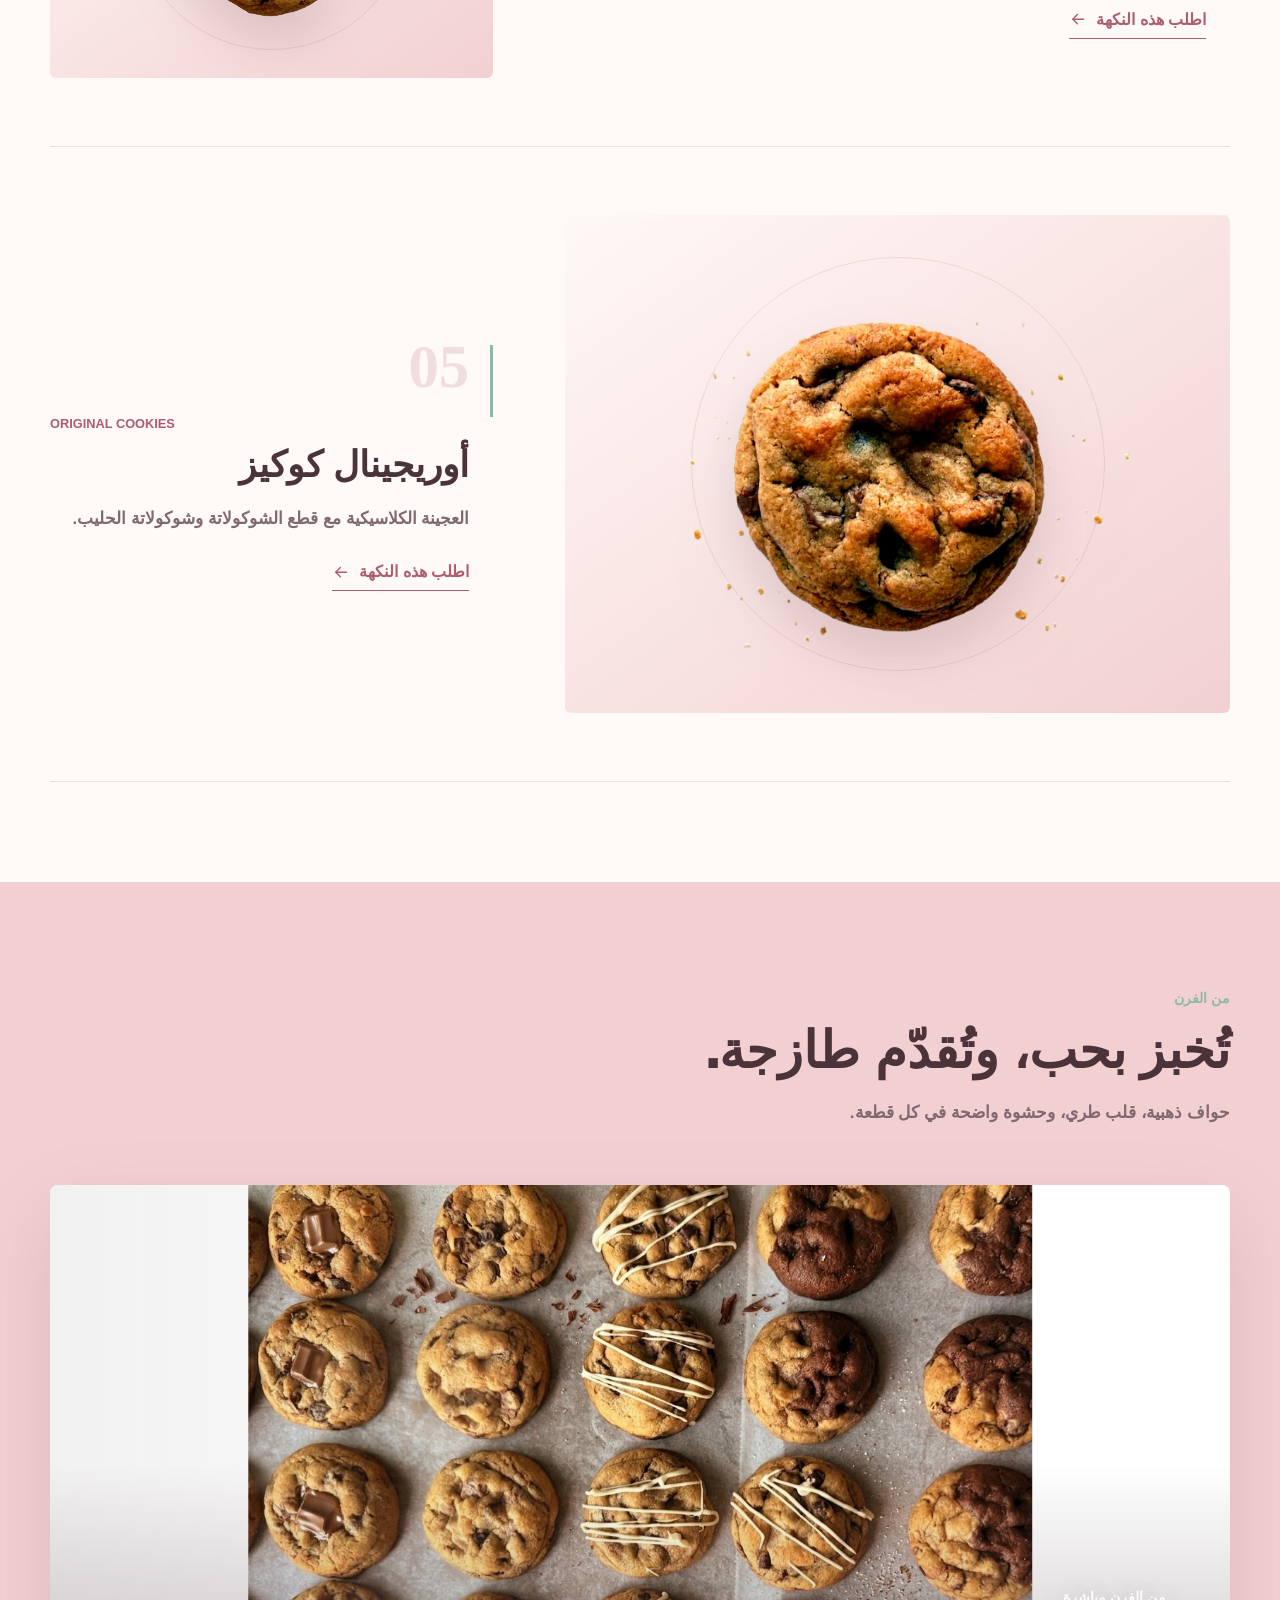
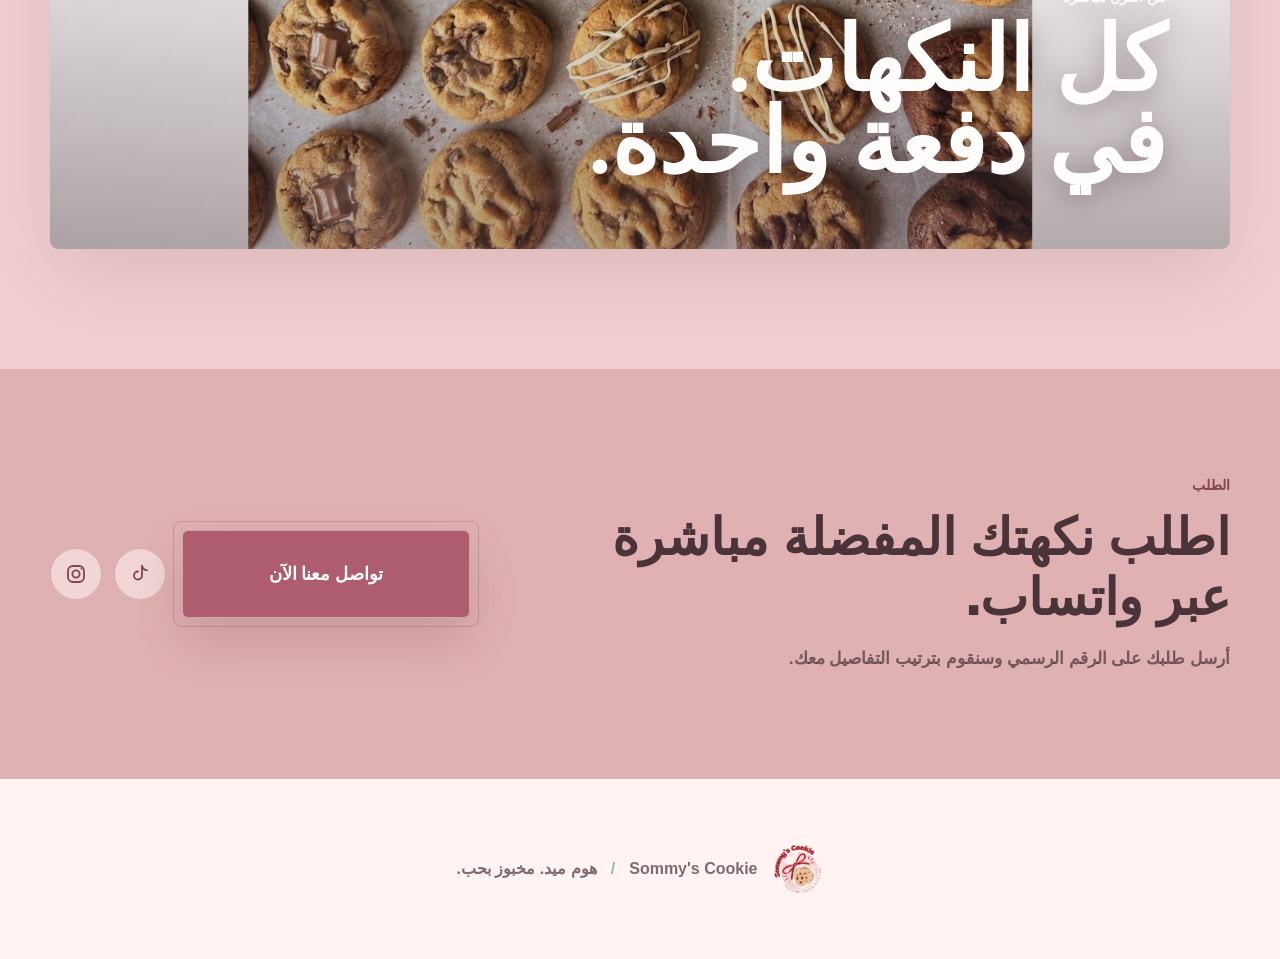
==== commit 7bf47d55: "Replace campaign gallery image" ====
--- a/index.html
+++ b/index.html
@@ -155,7 +155,7 @@
         </header>
         <div class="gallery-grid" aria-label="Sommy's Cookie gallery">
           <figure class="gallery-shot gallery-campaign reveal">
-            <img src="assets/gallery/tray-mix-realistic-reference-pink-wide.webp" alt="Sommy's Cookie assortment on blush parchment">
+            <img class="gallery-exact-image" src="assets/gallery/sommy-social-cookie-shot.svg" alt="Sommy's Cookie social contact artwork" data-static-media="true">
             <figcaption class="gallery-caption">
               <span data-i18n="galleryPosterEyebrow">من الفرن مباشرة</span>
               <strong>
--- a/styles.css
+++ b/styles.css
@@ -558,6 +558,12 @@
   object-position: center;
 }
 
+.gallery-campaign .gallery-exact-image {
+  height: 100%;
+  object-fit: contain;
+  background: #fff;
+}
+
 .gallery-caption {
   position: absolute;
   z-index: 2;
